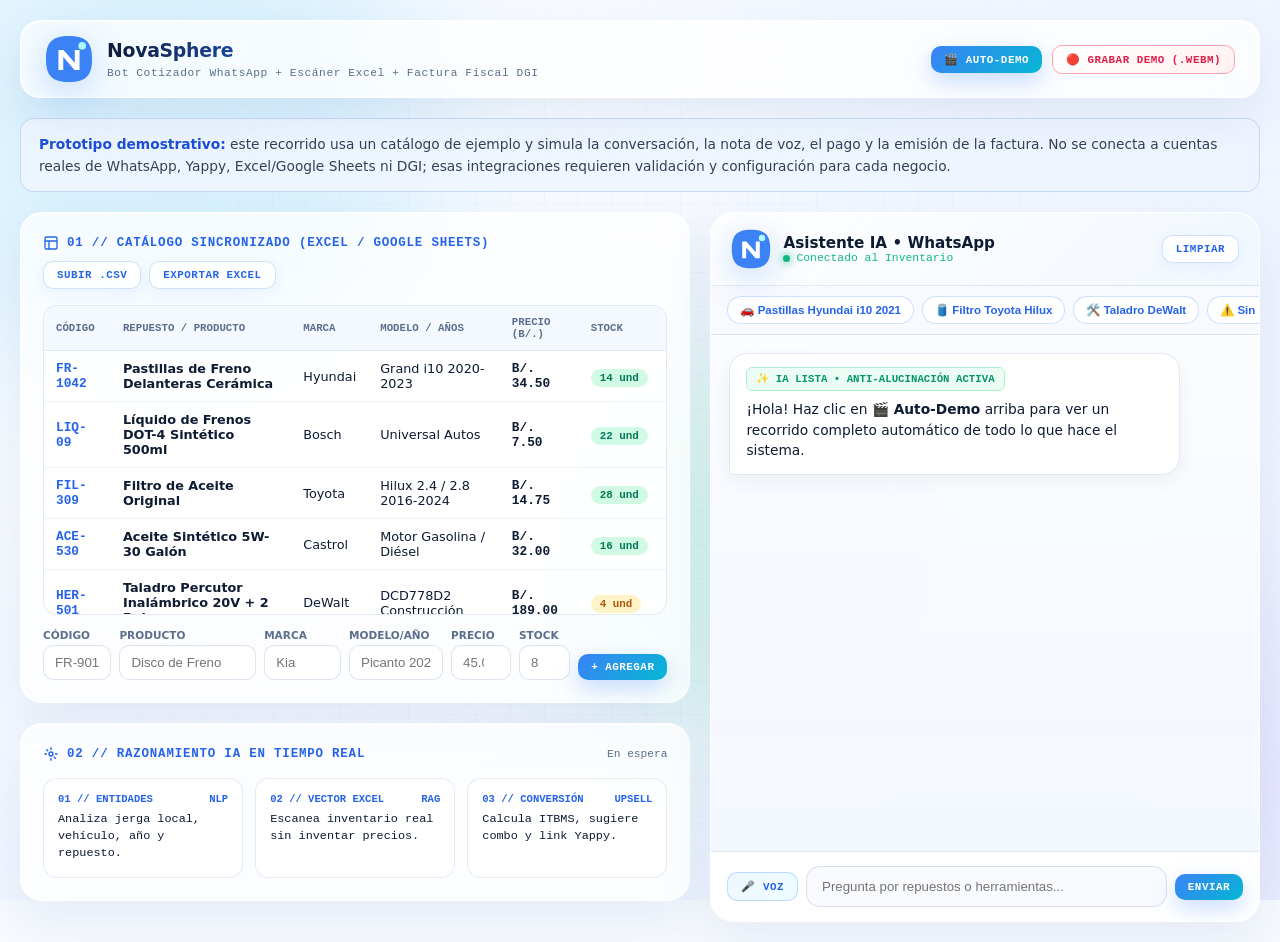
==== site/demo-sistema-ventas.html @ 3c1cc2cc "Add NovaSphere sales system page and demo Co-authored-by: Copilot <223556219+Copilot@users.noreply.g" ====
<!DOCTYPE html>
<html lang="es">
<head>
  <meta charset="UTF-8" />
  <meta name="viewport" content="width=device-width, initial-scale=1.0" />
  <title>N • NovaSphere // Modo Demo & Grabación</title>
  <link rel="icon" type="image/svg+xml" href="data:image/svg+xml,%3Csvg xmlns='http://www.w3.org/2000/svg' viewBox='0 0 100 100'%3E%3Cpath d='M50,2 C85,2 98,15 98,50 C98,85 85,98 50,98 C15,98 2,85 2,50 C2,15 15,2 50,2 Z' fill='%233b82f6'/%3E%3Cpath d='M28,73 L28,31 L38.5,31 L62,58 L62,31 L72,31 L72,73 L61.5,73 L38,46 L38,73 Z' fill='%23ffffff'/%3E%3Ccircle cx='77.5' cy='22.5' r='8' fill='%23aef8ff'/%3E%3C/svg%3E" />
  <style>
    :root {
      --bg-base: #f7faff;
      --glass-bg: rgba(255, 255, 255, 0.74);
      --glass-strong: rgba(255, 255, 255, 0.92);
      --glass-border: rgba(255, 255, 255, 0.95);
      --line-subtle: rgba(99, 132, 185, 0.18);
      --text-main: #0e1b33;
      --text-muted: #5b6e8c;
      --ai-blue: #2563eb;
      --ai-brand: #3b82f6;
      --ai-cyan: #06b6d4;
      --ai-violet: #7c3aed;
      --ai-mint: #10b981;
      --ai-red: #ef4444;
      --shadow-glass: 0 20px 50px rgba(31, 68, 132, 0.08), inset 0 1px 1px rgba(255, 255, 255, 0.9);
      --font-sans: 'Plus Jakarta Sans', 'Segoe UI', system-ui, -apple-system, sans-serif;
      --font-mono: 'JetBrains Mono', 'Cascadia Code', 'Consolas', monospace;
    }

    * { box-sizing: border-box; margin: 0; padding: 0; }

    body {
      font-family: var(--font-sans);
      background: var(--bg-base);
      color: var(--text-main);
      min-height: 100vh;
      padding: 20px;
      overflow-x: hidden;
      position: relative;
    }

    .aurora-bg {
      position: fixed; inset: 0; z-index: -1; overflow: hidden;
      background: radial-gradient(circle at 15% 15%, #ffffff 0%, #f1f6ff 55%, #eef4ff 100%);
    }
    .orb {
      position: absolute; border-radius: 50%; filter: blur(75px); opacity: 0.55;
      animation: floatOrb 18s ease-in-out infinite alternate;
    }
    .orb-1 { width: 520px; height: 520px; background: #bae6fd; top: -120px; left: -80px; }
    .orb-2 { width: 460px; height: 460px; background: #ddd6fe; bottom: -100px; right: -60px; animation-delay: -5s; }
    .orb-3 { width: 380px; height: 380px; background: #a7f3d0; top: 40%; left: 45%; opacity: 0.35; animation-delay: -10s; }

    @keyframes floatOrb {
      0% { transform: translate(0, 0) scale(1); }
      50% { transform: translate(45px, -35px) scale(1.08); }
      100% { transform: translate(-30px, 40px) scale(0.95); }
    }

    .tech-grid {
      position: fixed; inset: 0; z-index: -1;
      background-image: linear-gradient(rgba(59, 130, 246, 0.035) 1px, transparent 1px),
                        linear-gradient(90deg, rgba(59, 130, 246, 0.035) 1px, transparent 1px);
      background-size: 34px 34px;
      mask-image: radial-gradient(ellipse at center, black 40%, transparent 90%);
    }

    /* Banner flotante de Escena para el Video */
    .demo-caption {
      position: fixed;
      bottom: 24px;
      left: 50%;
      transform: translateX(-50%) translateY(90px);
      background: rgba(255, 255, 255, 0.94);
      backdrop-filter: blur(18px);
      border: 1.5px solid rgba(59, 130, 246, 0.35);
      box-shadow: 0 18px 45px rgba(15, 45, 100, 0.18);
      padding: 12px 24px;
      border-radius: 999px;
      font-family: var(--font-mono);
      font-size: 0.82rem;
      font-weight: 700;
      color: var(--ai-blue);
      display: flex;
      align-items: center;
      gap: 10px;
      z-index: 1200;
      opacity: 0;
      transition: all 0.4s cubic-bezier(0.34, 1.56, 0.64, 1);
      pointer-events: none;
    }
    .demo-caption.show {
      opacity: 1;
      transform: translateX(-50%) translateY(0);
    }

    .topbar {
      max-width: 1460px;
      margin: 0 auto 20px auto;
      background: var(--glass-bg);
      backdrop-filter: blur(22px);
      border: 1.5px solid var(--glass-border);
      box-shadow: var(--shadow-glass);
      border-radius: 20px;
      padding: 14px 24px;
      display: flex;
      justify-content: space-between;
      align-items: center;
      flex-wrap: wrap;
      gap: 14px;
    }

    .demo-notice {
      max-width: 1460px;
      margin: 0 auto 20px;
      padding: 14px 18px;
      border: 1px solid rgba(37, 99, 235, 0.18);
      border-radius: 14px;
      color: #334155;
      background: rgba(239, 246, 255, 0.9);
      font-size: 0.86rem;
      line-height: 1.6;
    }

    .demo-notice strong { color: #1d4ed8; }

    .brand { display: flex; align-items: center; gap: 14px; }

    .logo-wrap {
      width: 48px; height: 48px;
      display: grid; place-items: center;
      transition: transform 0.3s cubic-bezier(0.34, 1.56, 0.64, 1);
      filter: drop-shadow(0 8px 18px rgba(59, 130, 246, 0.32));
    }
    .logo-wrap.thinking { animation: logoPulse 1s ease-in-out infinite alternate; }
    .logo-wrap.thinking .logo-dot { animation: dotGlow 0.6s ease-in-out infinite alternate; }

    @keyframes logoPulse {
      from { transform: scale(1); filter: drop-shadow(0 8px 18px rgba(59, 130, 246, 0.35)); }
      to { transform: scale(1.08); filter: drop-shadow(0 0 26px rgba(174, 248, 255, 0.95)); }
    }
    @keyframes dotGlow {
      from { opacity: 0.75; transform: scale(0.92); transform-origin: 77.5px 22.5px; }
      to { opacity: 1; transform: scale(1.18); transform-origin: 77.5px 22.5px; }
    }

    .brand h1 {
      font-size: 1.18rem; font-weight: 800; letter-spacing: -0.3px;
      background: linear-gradient(90deg, #0e1b33, #2563eb, #06b6d4);
      -webkit-background-clip: text; -webkit-text-fill-color: transparent;
    }
    .brand span { font-family: var(--font-mono); font-size: 0.7rem; color: var(--text-muted); letter-spacing: 0.6px; }

    .btn-ai {
      position: relative;
      display: inline-flex; align-items: center; justify-content: center; gap: 8px;
      padding: 10px 16px; border-radius: 12px;
      font-family: var(--font-mono); font-size: 0.72rem; font-weight: 700;
      letter-spacing: 0.5px; text-transform: uppercase;
      border: none; cursor: pointer; overflow: hidden;
      transition: all 0.28s cubic-bezier(0.34, 1.56, 0.64, 1);
      user-select: none;
    }
    .btn-ai::before {
      content: ''; position: absolute; top: 0; left: -130%; width: 65%; height: 100%;
      background: linear-gradient(90deg, transparent, rgba(255,255,255,0.72), transparent);
      transform: skewX(-25deg); transition: left 0.6s ease;
    }
    .btn-ai:hover::before { left: 140%; }
    .btn-ai:hover { transform: translateY(-2px); }
    .btn-ai:active { transform: translateY(1px) scale(0.97); }

    .btn-prism {
      background: linear-gradient(135deg, #3b82f6 0%, #06b6d4 55%, #6366f1 100%);
      background-size: 180% 180%; color: #ffffff;
      box-shadow: 0 8px 22px rgba(59, 130, 246, 0.28);
      animation: gradientShift 5s ease infinite;
    }
    @keyframes gradientShift { 0%, 100% { background-position: 0% 50%; } 50% { background-position: 100% 50%; } }

    .btn-glass {
      background: rgba(255, 255, 255, 0.88); color: var(--ai-blue);
      border: 1.5px solid rgba(59, 130, 246, 0.24);
      box-shadow: 0 4px 14px rgba(59, 130, 246, 0.08);
    }
    .btn-mint {
      background: linear-gradient(135deg, #059669 0%, #10b981 50%, #06b6d4 100%);
      color: #ffffff; box-shadow: 0 8px 20px rgba(16, 185, 129, 0.28);
    }
    .btn-rec {
      background: linear-gradient(135deg, #ffffff 0%, #fff1f2 100%);
      color: #e11d48; border: 1.5px solid #fda4af;
    }
    .btn-rec.active {
      background: linear-gradient(135deg, #ef4444, #e11d48);
      color: #ffffff; box-shadow: 0 0 22px rgba(239, 68, 68, 0.45);
    }
    .btn-voice {
      background: linear-gradient(135deg, #eff6ff 0%, #ecfeff 100%);
      color: var(--ai-blue); border: 1.5px solid rgba(59, 130, 246, 0.28);
    }
    .btn-voice.recording {
      background: linear-gradient(135deg, #3b82f6, #06b6d4); color: #ffffff;
      box-shadow: 0 0 22px rgba(6, 182, 212, 0.5);
    }
    .btn-sm { padding: 7px 13px; font-size: 0.68rem; border-radius: 10px; }

    .led-dot {
      width: 7px; height: 7px; border-radius: 50%;
      background: var(--ai-mint); box-shadow: 0 0 8px var(--ai-mint);
      animation: blink 2s infinite;
    }
    @keyframes blink { 0%, 100% { opacity: 1; } 50% { opacity: 0.35; } }

    .workspace {
      max-width: 1460px; margin: 0 auto;
      display: grid; grid-template-columns: 1.22fr 1fr; gap: 20px; align-items: start;
    }
    @media (max-width: 1100px) { .workspace { grid-template-columns: 1fr; } }

    .glass-card {
      background: var(--glass-bg); backdrop-filter: blur(22px);
      border: 1.5px solid var(--glass-border); border-radius: 22px;
      padding: 22px; box-shadow: var(--shadow-glass); margin-bottom: 20px;
    }

    .card-header { display: flex; justify-content: space-between; align-items: center; flex-wrap: wrap; gap: 10px; margin-bottom: 16px; }
    .card-title {
      font-family: var(--font-mono); font-size: 0.78rem; font-weight: 700;
      text-transform: uppercase; letter-spacing: 0.8px; color: var(--ai-blue);
      display: flex; align-items: center; gap: 8px;
    }

    .table-container {
      position: relative; max-height: 310px; overflow: auto;
      border-radius: 14px; background: rgba(255, 255, 255, 0.82); border: 1px solid var(--line-subtle);
    }
    .laser-scanner {
      position: absolute; left: 0; right: 0; top: 0; height: 3px;
      background: linear-gradient(90deg, transparent, var(--ai-brand), #aef8ff, transparent);
      box-shadow: 0 0 18px 4px rgba(59, 130, 246, 0.55);
      z-index: 10; opacity: 0; pointer-events: none;
    }
    .laser-scanner.scanning { opacity: 1; animation: scanTable 0.9s cubic-bezier(0.4, 0, 0.2, 1) forwards; }
    @keyframes scanTable { 0% { top: 0%; opacity: 0.9; } 90% { top: 96%; opacity: 1; } 100% { top: 100%; opacity: 0; } }

    table { width: 100%; border-collapse: collapse; font-size: 0.8rem; }
    th {
      position: sticky; top: 0; background: rgba(244, 248, 255, 0.96);
      font-family: var(--font-mono); font-size: 0.67rem; color: var(--text-muted);
      text-transform: uppercase; padding: 10px 12px; text-align: left;
      border-bottom: 1px solid var(--line-subtle); z-index: 3;
    }
    td { padding: 10px 12px; border-bottom: 1px solid rgba(99, 132, 185, 0.1); }
    tr.ai-hit {
      background: linear-gradient(90deg, rgba(16, 185, 129, 0.14), rgba(59, 130, 246, 0.08)) !important;
      box-shadow: inset 3px 0 0 var(--ai-mint);
    }

    .badge-stock { padding: 3px 9px; border-radius: 999px; font-family: var(--font-mono); font-size: 0.68rem; font-weight: 700; }
    .st-ok { background: #d1fae5; color: #047857; }
    .st-low { background: #fef3c7; color: #b45309; }
    .st-out { background: #ffe4e6; color: #be123c; }

    .mini-form {
      display: grid; grid-template-columns: 0.8fr 1.6fr 0.9fr 1.1fr 0.7fr 0.6fr auto;
      gap: 8px; margin-top: 14px; align-items: end;
    }
    @media (max-width: 780px) { .mini-form { grid-template-columns: repeat(2, 1fr); } }
    .field label { display: block; font-size: 0.66rem; font-weight: 700; text-transform: uppercase; color: var(--text-muted); margin-bottom: 4px; }
    input, select {
      width: 100%; padding: 9px 11px; border-radius: 10px;
      border: 1.5px solid rgba(99, 132, 185, 0.22); background: rgba(255, 255, 255, 0.9);
      color: var(--text-main); font-size: 0.83rem;
    }

    .neural-grid { display: grid; grid-template-columns: repeat(3, 1fr); gap: 12px; }
    @media (max-width: 650px) { .neural-grid { grid-template-columns: 1fr; } }
    .node-card {
      background: rgba(255, 255, 255, 0.78); border: 1.5px solid rgba(99, 132, 185, 0.16);
      border-radius: 14px; padding: 14px; transition: all 0.35s ease;
    }
    .node-card.lit {
      background: #ffffff; border-color: var(--ai-brand);
      box-shadow: 0 10px 25px rgba(59, 130, 246, 0.14); transform: translateY(-2px);
    }
    .node-tag { font-family: var(--font-mono); font-size: 0.66rem; font-weight: 700; color: var(--ai-blue); margin-bottom: 6px; display: flex; justify-content: space-between; }
    .node-body { font-family: var(--font-mono); font-size: 0.74rem; line-height: 1.45; }

    .chat-shell {
      background: var(--glass-strong); backdrop-filter: blur(26px);
      border: 1.5px solid var(--glass-border); border-radius: 24px;
      box-shadow: var(--shadow-glass); height: 710px;
      display: flex; flex-direction: column; overflow: hidden;
      position: sticky; top: 20px;
    }
    .chat-header {
      padding: 16px 20px; background: linear-gradient(135deg, rgba(255,255,255,0.95), rgba(239,246,255,0.85));
      border-bottom: 1px solid var(--line-subtle); display: flex; justify-content: space-between; align-items: center;
    }
    .quick-bar {
      padding: 10px 16px; background: rgba(248, 250, 255, 0.85);
      border-bottom: 1px solid var(--line-subtle); display: flex; gap: 8px; overflow-x: auto;
    }
    .ai-chip {
      white-space: nowrap; background: #ffffff; border: 1px solid rgba(59, 130, 246, 0.24);
      color: var(--ai-blue); padding: 6px 12px; border-radius: 999px;
      font-size: 0.72rem; font-weight: 600; cursor: pointer;
    }
    .chat-stream {
      flex: 1; padding: 18px; overflow-y: auto; display: flex; flex-direction: column; gap: 14px;
      background: linear-gradient(180deg, rgba(247,250,255,0.5) 0%, rgba(240,246,255,0.8) 100%);
    }
    .bubble { max-width: 88%; padding: 13px 16px; border-radius: 18px; font-size: 0.86rem; line-height: 1.5; animation: springBubble 0.38s cubic-bezier(0.34, 1.56, 0.64, 1); }
    @keyframes springBubble { from { opacity: 0; transform: translateY(10px) scale(0.96); } to { opacity: 1; transform: translateY(0) scale(1); } }
    .bubble-user {
      align-self: flex-end; background: linear-gradient(135deg, #3b82f6 0%, #2563eb 100%);
      color: #ffffff; border-bottom-right-radius: 4px; box-shadow: 0 8px 22px rgba(59, 130, 246, 0.24);
    }
    .bubble-ai {
      align-self: flex-start; background: #ffffff; color: var(--text-main);
      border: 1px solid rgba(99, 132, 185, 0.18); border-bottom-left-radius: 4px;
      box-shadow: 0 6px 20px rgba(15, 23, 42, 0.05);
    }

    .thinking-pill {
      display: inline-flex; align-items: center; gap: 8px; padding: 8px 14px; border-radius: 999px;
      background: linear-gradient(90deg, #eff6ff, #ecfeff, #f5f3ff); background-size: 200% 100%;
      animation: shimmerBg 1.6s linear infinite; border: 1px solid rgba(59, 130, 246, 0.25);
      font-family: var(--font-mono); font-size: 0.72rem; color: var(--ai-blue); align-self: flex-start;
    }
    @keyframes shimmerBg { 0% { background-position: 200% 0; } 100% { background-position: -200% 0; } }

    .waveform { display: inline-flex; align-items: center; gap: 3px; height: 16px; }
    .wave-bar { width: 3px; background: currentColor; border-radius: 3px; animation: wave 0.8s ease-in-out infinite; }
    .wave-bar:nth-child(2) { animation-delay: 0.15s; }
    .wave-bar:nth-child(3) { animation-delay: 0.3s; }
    .wave-bar:nth-child(4) { animation-delay: 0.45s; }
    @keyframes wave { 0%, 100% { height: 4px; } 50% { height: 15px; } }

    .confidence-pill {
      display: inline-flex; align-items: center; gap: 6px; padding: 3px 9px; border-radius: 6px;
      background: #ecfdf5; color: #059669; border: 1px solid #a7f3d0;
      font-family: var(--font-mono); font-size: 0.67rem; font-weight: 700; margin-bottom: 8px;
    }
    .upsell-card {
      margin-top: 10px; padding: 10px 12px; border-radius: 12px;
      background: linear-gradient(135deg, #eff6ff 0%, #ecfeff 100%);
      border: 1px dashed rgba(59, 130, 246, 0.35); font-size: 0.78rem;
    }

    .chat-composer { padding: 14px 16px; background: rgba(255, 255, 255, 0.92); border-top: 1px solid var(--line-subtle); display: flex; gap: 8px; align-items: center; }
    .chat-composer input { flex: 1; border-radius: 14px; padding: 12px 15px; background: #f8faff; }

    .modal-bg {
      position: fixed; inset: 0; background: rgba(14, 27, 51, 0.28); backdrop-filter: blur(8px);
      display: none; place-items: center; z-index: 999; padding: 18px;
    }
    .modal-bg.open { display: grid; }
    .modal-glass {
      background: rgba(255, 255, 255, 0.96); border: 1.5px solid #ffffff; border-radius: 22px;
      max-width: 450px; width: 100%; padding: 24px; box-shadow: 0 25px 60px rgba(15, 45, 100, 0.2);
      animation: springBubble 0.35s cubic-bezier(0.34, 1.56, 0.64, 1);
    }
  </style>
</head>
<body>

  <div class="aurora-bg">
    <div class="orb orb-1"></div>
    <div class="orb orb-2"></div>
    <div class="orb orb-3"></div>
  </div>
  <div class="tech-grid"></div>

  <!-- Subtítulo en vivo durante la Demo -->
  <div class="demo-caption" id="demo-caption">
    <span class="led-dot"></span>
    <span id="demo-caption-text">Iniciando presentación automática...</span>
  </div>

  <!-- Barra Superior -->
  <header class="topbar">
    <div class="brand">
      <div class="logo-wrap" id="brand-logo">
        <svg viewBox="0 0 100 100" width="48" height="48" xmlns="http://www.w3.org/2000/svg">
          <path d="M50,2 C85,2 98,15 98,50 C98,85 85,98 50,98 C15,98 2,85 2,50 C2,15 15,2 50,2 Z" fill="#3b82f6"/>
          <path d="M28,73 L28,31 L38.5,31 L62,58 L62,31 L72,31 L72,73 L61.5,73 L38,46 L38,73 Z" fill="#ffffff"/>
          <circle class="logo-dot" cx="77.5" cy="22.5" r="8" fill="#aef8ff"/>
        </svg>
      </div>
      <div>
        <h1>NovaSphere</h1>
        <span>Bot Cotizador WhatsApp + Escáner Excel + Factura Fiscal DGI</span>
      </div>
    </div>

    <div style="display:flex; gap:10px; align-items:center; flex-wrap:wrap;">
      <button class="btn-ai btn-prism btn-sm" id="btn-autodemo" onclick="runAutoDemo()">
        🎬 Auto-Demo
      </button>
      <button class="btn-ai btn-rec btn-sm" id="btn-rec" onclick="recordDemoVideo()">
        🔴 Grabar Demo (.WebM)
      </button>
    </div>
  </header>

  <aside class="demo-notice" aria-label="Alcance de la demostración">
    <strong>Prototipo demostrativo:</strong> este recorrido usa un catálogo de ejemplo y simula la conversación,
    la nota de voz, el pago y la emisión de la factura. No se conecta a cuentas reales de WhatsApp, Yappy,
    Excel/Google Sheets ni DGI; esas integraciones requieren validación y configuración para cada negocio.
  </aside>

  <main class="workspace">
    <div>
      <!-- Catálogo Excel -->
      <section class="glass-card">
        <div class="card-header">
          <div class="card-title">
            <svg width="16" height="16" viewBox="0 0 24 24" fill="none" stroke="currentColor" stroke-width="2"><rect x="3" y="3" width="18" height="18" rx="2"/><path d="M3 9h18M9 21V9"/></svg>
            01 // Catálogo Sincronizado (Excel / Google Sheets)
          </div>
          <div style="display:flex; gap:8px;">
            <input type="file" id="csv-file" accept=".csv" style="display:none" onchange="importCSV(event)" />
            <button class="btn-ai btn-glass btn-sm" onclick="document.getElementById('csv-file').click()">Subir .CSV</button>
            <button class="btn-ai btn-glass btn-sm" onclick="exportCSV()">Exportar Excel</button>
          </div>
        </div>

        <div class="table-container">
          <div class="laser-scanner" id="laser-scanner"></div>
          <table>
            <thead>
              <tr>
                <th>Código</th>
                <th>Repuesto / Producto</th>
                <th>Marca</th>
                <th>Modelo / Años</th>
                <th>Precio (B/.)</th>
                <th>Stock</th>
              </tr>
            </thead>
            <tbody id="catalog-rows"></tbody>
          </table>
        </div>

        <div class="mini-form">
          <div class="field"><label>Código</label><input id="f-code" placeholder="FR-901" /></div>
          <div class="field"><label>Producto</label><input id="f-name" placeholder="Disco de Freno" /></div>
          <div class="field"><label>Marca</label><input id="f-brand" placeholder="Kia" /></div>
          <div class="field"><label>Modelo/Año</label><input id="f-model" placeholder="Picanto 2021" /></div>
          <div class="field"><label>Precio</label><input id="f-price" type="number" step="0.01" placeholder="45.00" /></div>
          <div class="field"><label>Stock</label><input id="f-stock" type="number" placeholder="8" /></div>
          <button class="btn-ai btn-prism btn-sm" onclick="addNewRow()">+ Agregar</button>
        </div>
      </section>

      <!-- Telemetría Neural -->
      <section class="glass-card">
        <div class="card-header">
          <div class="card-title">
            <svg width="16" height="16" viewBox="0 0 24 24" fill="none" stroke="currentColor" stroke-width="2"><circle cx="12" cy="12" r="3"/><path d="M12 2v4M12 18v4M4.93 4.93l2.83 2.83M16.24 16.24l2.83 2.83M2 12h4M18 12h4"/></svg>
            02 // Razonamiento IA en Tiempo Real
          </div>
          <span id="telemetry-ms" style="font-family:var(--font-mono); font-size:0.7rem; color:var(--text-muted);">En espera</span>
        </div>

        <div class="neural-grid">
          <div class="node-card" id="node-1">
            <div class="node-tag"><span>01 // ENTIDADES</span><span>NLP</span></div>
            <div class="node-body" id="node-1-val">Analiza jerga local, vehículo, año y repuesto.</div>
          </div>
          <div class="node-card" id="node-2">
            <div class="node-tag"><span>02 // VECTOR EXCEL</span><span>RAG</span></div>
            <div class="node-body" id="node-2-val">Escanea inventario real sin inventar precios.</div>
          </div>
          <div class="node-card" id="node-3">
            <div class="node-tag"><span>03 // CONVERSIÓN</span><span>UPSELL</span></div>
            <div class="node-body" id="node-3-val">Calcula ITBMS, sugiere combo y link Yappy.</div>
          </div>
        </div>
      </section>
    </div>

    <!-- Chat WhatsApp IA -->
    <aside class="chat-shell">
      <div class="chat-header">
        <div style="display:flex; align-items:center; gap:12px;">
          <div class="logo-wrap" id="chat-logo" style="width:40px; height:40px;">
            <svg viewBox="0 0 100 100" width="40" height="40" xmlns="http://www.w3.org/2000/svg">
              <path d="M50,2 C85,2 98,15 98,50 C98,85 85,98 50,98 C15,98 2,85 2,50 C2,15 15,2 50,2 Z" fill="#3b82f6"/>
              <path d="M28,73 L28,31 L38.5,31 L62,58 L62,31 L72,31 L72,73 L61.5,73 L38,46 L38,73 Z" fill="#ffffff"/>
              <circle class="logo-dot" cx="77.5" cy="22.5" r="8" fill="#aef8ff"/>
            </svg>
          </div>
          <div>
            <div style="font-weight:800; font-size:0.95rem;">Asistente IA • WhatsApp</div>
            <div style="font-size:0.71rem; color:var(--ai-mint); font-family:var(--font-mono); display:flex; align-items:center; gap:6px;">
              <span class="led-dot"></span> Conectado al Inventario
            </div>
          </div>
        </div>
        <button class="btn-ai btn-glass btn-sm" onclick="clearChat()">Limpiar</button>
      </div>

      <div class="quick-bar">
        <button class="ai-chip" onclick="sendPreset('Buenas, tendrán pastillas de freno pal Hyundai Grand i10 2021?')">🚗 Pastillas Hyundai i10 2021</button>
        <button class="ai-chip" onclick="sendPreset('Precio del filtro de aceite Toyota Hilux 2022')">🛢️ Filtro Toyota Hilux</button>
        <button class="ai-chip" onclick="sendPreset('Cuanto cuesta el taladro percutor DeWalt?')">🛠️ Taladro DeWalt</button>
        <button class="ai-chip" onclick="sendPreset('Busco amortiguador Nissan Frontier 2022')">⚠️ Sin Stock (Agotado)</button>
      </div>

      <div class="chat-stream" id="chat-stream">
        <div class="bubble bubble-ai">
          <div class="confidence-pill">✨ IA LISTA • ANTI-ALUCINACIÓN ACTIVA</div><br>
          ¡Hola! Haz clic en <strong>🎬 Auto-Demo</strong> arriba para ver un recorrido completo automático de todo lo que hace el sistema.
        </div>
      </div>

      <div class="chat-composer">
        <button class="btn-ai btn-voice btn-sm" id="voice-btn" onclick="simulateVoiceNote()">🎤 Voz</button>
        <input type="text" id="msg-input" placeholder="Pregunta por repuestos o herramientas..." onkeypress="if(event.key==='Enter') handleSend()" />
        <button class="btn-ai btn-prism btn-sm" onclick="handleSend()">Enviar</button>
      </div>
    </aside>
  </main>

  <!-- Modal Checkout + Factura Fiscal -->
  <div class="modal-bg" id="checkout-modal">
    <div class="modal-glass">
      <div style="display:flex; justify-content:space-between; align-items:center; margin-bottom:14px;">
        <span style="font-family:var(--font-mono); font-size:0.75rem; font-weight:700; color:var(--ai-blue);">✨ CIERRE AUTOMÁTICO + FACTURA DGI</span>
        <button class="btn-ai btn-glass btn-sm" onclick="closeCheckout()">✕</button>
      </div>
      <div id="checkout-summary" style="background:#f8faff; border:1px solid var(--line-subtle); border-radius:14px; padding:16px; font-size:0.86rem; line-height:1.55; margin-bottom:16px;"></div>
      <button class="btn-ai btn-mint" style="width:100%;" onclick="completeOrder()">
        💳 Confirmar Yappy & Generar Factura Fiscal
      </button>
    </div>
  </div>

  <script>
    let catalog = [
      { code: 'FR-1042', name: 'Pastillas de Freno Delanteras Cerámica', brand: 'Hyundai', model: 'Grand i10 2020-2023', price: 34.50, stock: 14, upsell: 'LIQ-09' },
      { code: 'LIQ-09', name: 'Líquido de Frenos DOT-4 Sintético 500ml', brand: 'Bosch', model: 'Universal Autos', price: 7.50, stock: 22, upsell: null },
      { code: 'FIL-309', name: 'Filtro de Aceite Original', brand: 'Toyota', model: 'Hilux 2.4 / 2.8 2016-2024', price: 14.75, stock: 28, upsell: 'ACE-530' },
      { code: 'ACE-530', name: 'Aceite Sintético 5W-30 Galón', brand: 'Castrol', model: 'Motor Gasolina / Diésel', price: 32.00, stock: 16, upsell: null },
      { code: 'HER-501', name: 'Taladro Percutor Inalámbrico 20V + 2 Bat', brand: 'DeWalt', model: 'DCD778D2 Construcción', price: 189.00, stock: 4, upsell: 'BRO-12' },
      { code: 'BRO-12', name: 'Set 15 Brocas Concreto y Metal', brand: 'DeWalt', model: 'Accesorios Taladro', price: 18.50, stock: 11, upsell: null },
      { code: 'FER-210', name: 'Cemento Gris Uso General 42.5kg', brand: 'Argos', model: 'Construcción / Obra', price: 8.65, stock: 120, upsell: null },
      { code: 'SUS-401', name: 'Amortiguador Delantero Derecho', brand: 'Nissan', model: 'Frontier NP300 2016-2024', price: 68.00, stock: 0, upsell: null }
    ];

    let activeProduct = null;
    let demoRunning = false;
    let mediaRecorder = null;

    const sleep = ms => new Promise(r => setTimeout(r, ms));

    function showCaption(text) {
      const box = document.getElementById('demo-caption');
      document.getElementById('demo-caption-text').textContent = text;
      box.classList.add('show');
    }

    function hideCaption() {
      document.getElementById('demo-caption').classList.remove('show');
    }

    // Secuencia Coreografiada Automática para Grabar Video
    async function runAutoDemo() {
      if (demoRunning) return;
      demoRunning = true;
      const btn = document.getElementById('btn-autodemo');
      btn.textContent = '⏸ Reproduciendo...';

      clearChat();
      await sleep(600);

      showCaption('1/5 • Cliente envía nota de voz por WhatsApp...');
      await simulateVoiceNote('Buenas maestro, tendrá pastillas de freno delanteras pal Grand i10 2021?');
      await sleep(2800);

      showCaption('2/5 • IA escanea Excel, verifica año 2021 y sugiere Upsell...');
      await sleep(1400);

      showCaption('3/5 • Cliente toca Link de Pago Yappy + ITBMS (7%)...');
      if (activeProduct) {
        openPay(encodeURIComponent(JSON.stringify({ product: activeProduct, upsell: null })));
      }
      await sleep(2500);

      showCaption('4/5 • Pago confirmado: descuenta stock y emite Factura DGI...');
      completeOrder();
      await sleep(2800);

      showCaption('5/5 • Prueba Anti-Alucinación: producto agotado (0 stock)...');
      await handleSend('Busco amortiguador Nissan Frontier 2022', false);
      await sleep(3200);

      showCaption('✅ Demo completada • Listo para vender a comercios');
      await sleep(2500);
      hideCaption();

      btn.textContent = '🎬 Auto-Demo';
      demoRunning = false;
    }

    // Grabador Nativo del Navegador (.WebM)
    async function recordDemoVideo() {
      if (!navigator.mediaDevices || !navigator.mediaDevices.getDisplayMedia) {
        alert('Tu navegador no permite captura directa aquí. Presiona Win+Alt+R (Windows) o Cmd+Shift+5 (Mac) y pulsa "Auto-Demo".');
        return;
      }

      try {
        const stream = await navigator.mediaDevices.getDisplayMedia({ video: { frameRate: 30 }, audio: false });
        const chunks = [];
        mediaRecorder = new MediaRecorder(stream, { mimeType: 'video/webm' });

        const recBtn = document.getElementById('btn-rec');
        recBtn.classList.add('active');
        recBtn.textContent = '⏹ Grabando...';

        mediaRecorder.ondataavailable = e => { if (e.data.size > 0) chunks.push(e.data); };
        mediaRecorder.onstop = () => {
          const blob = new Blob(chunks, { type: 'video/webm' });
          const a = document.createElement('a');
          a.href = URL.createObjectURL(blob);
          a.download = 'demo_novasphere.webm';
          a.click();
          recBtn.classList.remove('active');
          recBtn.textContent = '🔴 Grabar Demo (.WebM)';
          stream.getTracks().forEach(t => t.stop());
        };

        mediaRecorder.start();
        await runAutoDemo();
        if (mediaRecorder.state === 'recording') mediaRecorder.stop();
      } catch (err) {
        alert('Grabación cancelada. Puedes usar "🎬 Auto-Demo" y grabar tu pantalla manualmente.');
      }
    }

    function renderTable(hitCodes = []) {
      const tbody = document.getElementById('catalog-rows');
      tbody.innerHTML = '';
      catalog.forEach(item => {
        const isHit = hitCodes.includes(item.code);
        const stCls = item.stock > 5 ? 'st-ok' : (item.stock > 0 ? 'st-low' : 'st-out');
        const tr = document.createElement('tr');
        if (isHit) tr.className = 'ai-hit';
        tr.innerHTML = `
          <td style="font-family:var(--font-mono); font-weight:700; color:var(--ai-blue);">${esc(item.code)}</td>
          <td><strong>${esc(item.name)}</strong></td>
          <td>${esc(item.brand)}</td>
          <td>${esc(item.model)}</td>
          <td style="font-family:var(--font-mono); font-weight:700;">B/. ${item.price.toFixed(2)}</td>
          <td><span class="badge-stock ${stCls}">${item.stock > 0 ? item.stock + ' und' : 'Agotado'}</span></td>
        `;
        tbody.appendChild(tr);
      });
    }

    function addNewRow() {
      const code = document.getElementById('f-code').value.trim() || `PRD-${catalog.length + 1}`;
      const name = document.getElementById('f-name').value.trim();
      const brand = document.getElementById('f-brand').value.trim() || 'Genérico';
      const model = document.getElementById('f-model').value.trim() || 'Universal';
      const price = parseFloat(document.getElementById('f-price').value);
      const stock = parseInt(document.getElementById('f-stock').value) || 0;
      if (!name || isNaN(price)) return alert('Completa al menos producto y precio.');
      catalog.unshift({ code, name, brand, model, price, stock, upsell: null });
      renderTable();
      ['f-code','f-name','f-brand','f-model','f-price','f-stock'].forEach(id => document.getElementById(id).value = '');
    }

    function exportCSV() {
      const header = 'Codigo,Producto,Marca,Modelo,Precio,Stock\n';
      const body = catalog.map(r => `"${r.code}","${r.name}","${r.brand}","${r.model}",${r.price},${r.stock}`).join('\n');
      const a = document.createElement('a');
      a.href = URL.createObjectURL(new Blob([header + body], { type: 'text/csv' }));
      a.download = 'catalogo_novasphere.csv';
      a.click();
    }

    function importCSV(e) {
      const file = e.target.files[0];
      if (!file) return;
      const reader = new FileReader();
      reader.onload = ev => {
        const lines = ev.target.result.split(/\r?\n/).filter(Boolean);
        const rows = [];
        for (let i = 1; i < lines.length; i++) {
          const cols = lines[i].match(/(".*?"|[^",\s]+)(?=\s*,|\s*$)/g) || lines[i].split(',');
          if (cols.length >= 5) {
            const c = s => (s || '').replace(/^"|"$/g, '').trim();
            rows.push({ code: c(cols[0]), name: c(cols[1]), brand: c(cols[2]), model: c(cols[3]), price: parseFloat(c(cols[4])) || 0, stock: parseInt(c(cols[5])) || 0, upsell: null });
          }
        }
        if (rows.length) { catalog = rows; renderTable(); }
      };
      reader.readAsText(file);
    }

    function norm(s) { return s.toLowerCase().normalize('NFD').replace(/[\u0300-\u036f]/g, ''); }

    function extractEntities(text) {
      const stop = new Set(['hola','buenas','maestro','compa','tendran','tienen','tienes','pal','para','cuesta','cuanto','precio','vale','busco','necesito','quiero','un','una','de','del','el','la','por','favor','hay']);
      return norm(text).replace(/[^a-z0-9\s]/g, ' ').split(/\s+/).filter(w => w.length >= 2 && !stop.has(w));
    }

    function matchCatalog(tokens) {
      if (!tokens.length) return [];
      return catalog.map(item => {
        const hay = norm(`${item.code} ${item.name} ${item.brand} ${item.model}`);
        let score = 0; let reasons = [];
        tokens.forEach(t => { if (hay.includes(t)) { score += (t.length > 3 ? 25 : 15); reasons.push(t); } });
        const yr = tokens.find(t => /^(19|20)\d{2}$/.test(t));
        const rng = item.model.match(/(\d{4})\s*-\s*(\d{4})/);
        if (yr && rng && parseInt(yr) >= parseInt(rng[1]) && parseInt(yr) <= parseInt(rng[2])) {
          score += 35; reasons.push(`Año ${yr} ∈ ${rng[1]}-${rng[2]}`);
        }
        return { ...item, score, confidence: Math.min(99, Math.max(score, 0)), reasons };
      }).filter(x => x.score >= 30).sort((a, b) => b.score - a.score).slice(0, 2);
    }

    function triggerLaserScan() {
      const laser = document.getElementById('laser-scanner');
      laser.classList.remove('scanning');
      void laser.offsetWidth;
      laser.classList.add('scanning');
    }

    function sendPreset(txt) { document.getElementById('msg-input').value = txt; handleSend(); }

    async function simulateVoiceNote(fixedText = null) {
      const btn = document.getElementById('voice-btn');
      btn.classList.add('recording');
      btn.innerHTML = `<span class="waveform"><span class="wave-bar"></span><span class="wave-bar"></span><span class="wave-bar"></span><span class="wave-bar"></span></span> Escuchando...`;
      await sleep(1200);
      btn.classList.remove('recording');
      btn.innerHTML = `🎤 Voz`;
      const voiceSamples = [
        'Buenas maestro, tendrá pastillas de freno delanteras pal Grand i10 2021?',
        'Qué cuesta el filtro de aceite para una Toyota Hilux 2022?'
      ];
      await handleSend(fixedText || voiceSamples[Math.floor(Math.random() * voiceSamples.length)], true);
    }

    async function handleSend(overrideText = null, isVoice = false) {
      const input = document.getElementById('msg-input');
      const text = (overrideText || input.value).trim();
      if (!text) return;
      if (!overrideText) input.value = '';

      appendUserBubble(text, isVoice);

      const brandLogo = document.getElementById('brand-logo');
      const chatLogo = document.getElementById('chat-logo');
      brandLogo.classList.add('thinking');
      chatLogo.classList.add('thinking');
      triggerLaserScan();

      const stream = document.getElementById('chat-stream');
      const thinkEl = document.createElement('div');
      thinkEl.className = 'thinking-pill';
      thinkEl.innerHTML = `<span class="waveform" style="height:12px;"><span class="wave-bar"></span><span class="wave-bar"></span><span class="wave-bar"></span></span> Escaneando Excel y verificando stock...`;
      stream.appendChild(thinkEl);
      stream.scrollTop = stream.scrollHeight;

      const t0 = performance.now();
      const tokens = extractEntities(text);
      const hits = matchCatalog(tokens);

      ['node-1','node-2','node-3'].forEach(id => document.getElementById(id).classList.add('lit'));
      document.getElementById('node-1-val').textContent = tokens.length ? `Tokens: [${tokens.join(', ')}]` : 'Sin entidades claras';
      document.getElementById('node-2-val').textContent = `${hits.length} coincidencia(s) exactas`;
      renderTable(hits.map(h => h.code));

      await sleep(850);
      thinkEl.remove();
      brandLogo.classList.remove('thinking');
      chatLogo.classList.remove('thinking');

      let html = '';
      let mainProduct = null;
      let upsellItem = null;

      if (hits.length > 0) {
        const best = hits[0];
        if (best.stock > 0) {
          mainProduct = best;
          activeProduct = best;
          upsellItem = best.upsell ? catalog.find(c => c.code === best.upsell && c.stock > 0) : null;
          const total = (best.price * 1.07).toFixed(2);
          html = `
            <div class="confidence-pill">✓ ${best.confidence}% MATCH • ${esc(best.reasons.join(' + '))}</div><br>
            ¡Sí tenemos en bodega! Te comparto el dato exacto:<br><br>
            <strong>${esc(best.name)}</strong> (${esc(best.brand)} • ${esc(best.model)})<br>
            • Código: <code>${esc(best.code)}</code> | Disponible: <strong>${best.stock} und.</strong><br>
            • Precio: <strong>B/. ${best.price.toFixed(2)}</strong> (Total c/ ITBMS: <strong>B/. ${total}</strong>)
          `;
          if (upsellItem) {
            html += `<div class="upsell-card">💡 <strong>Sugerencia IA:</strong> Quienes compran esto suelen llevar <strong>${esc(upsellItem.name)}</strong> por solo <strong>B/. ${upsellItem.price.toFixed(2)}</strong> adicionales.</div>`;
          }
          document.getElementById('node-3-val').textContent = `Cierre listo: ${best.code} ${upsellItem ? '+ Upsell ' + upsellItem.code : ''}`;
        } else {
          html = `<div class="confidence-pill" style="background:#ffe4e6; color:#be123c; border-color:#fecdd3;">⚠️ STOCK EN 0 • ${esc(best.code)}</div><br>
          Encontré <strong>${esc(best.name)}</strong>, pero figura <strong>Agotado</strong> en este momento. Puedo pasarte con un asesor para revisar bodega alterna.`;
          document.getElementById('node-3-val').textContent = 'Derivado a asesor (0 stock)';
        }
      } else {
        html = `No hallé coincidencia exacta en el Excel para <em>"${esc(text)}"</em>. Un vendedor humano verificará compatibilidad.`;
        document.getElementById('node-3-val').textContent = 'Escalado a vendedor humano';
      }

      document.getElementById('telemetry-ms').textContent = `Procesado en ${Math.round(performance.now() - t0)} ms`;
      appendAiBubbleWithTypewriter(html, mainProduct, upsellItem);
    }

    function appendUserBubble(text, isVoice) {
      const stream = document.getElementById('chat-stream');
      const div = document.createElement('div');
      div.className = 'bubble bubble-user';
      div.innerHTML = isVoice
        ? `<div style="font-family:var(--font-mono); font-size:0.68rem; opacity:0.85; margin-bottom:4px;">🎤 Nota de voz transcrita por IA:</div>"${esc(text)}"`
        : esc(text);
      stream.appendChild(div);
      stream.scrollTop = stream.scrollHeight;
    }

    function appendAiBubbleWithTypewriter(fullHtml, product, upsell) {
      const stream = document.getElementById('chat-stream');
      const div = document.createElement('div');
      div.className = 'bubble bubble-ai';
      stream.appendChild(div);

      const words = fullHtml.split(' ');
      let i = 0;
      const timer = setInterval(() => {
        i += 4;
        div.innerHTML = words.slice(0, i).join(' ');
        stream.scrollTop = stream.scrollHeight;
        if (i >= words.length) {
          clearInterval(timer);
          let actions = `<div style="display:flex; gap:8px; flex-wrap:wrap; margin-top:12px; padding-top:10px; border-top:1px dashed var(--line-subtle);">`;
          if (product) {
            const payload = encodeURIComponent(JSON.stringify({ product, upsell }));
            actions += `<button class="btn-ai btn-mint btn-sm" onclick="openPay('${payload}')">💳 Pagar B/. ${(product.price * 1.07).toFixed(2)}</button>`;
          }
          actions += `<button class="btn-ai btn-glass btn-sm" onclick="alert('Abriendo WhatsApp del vendedor de turno...')">👤 Vendedor</button></div>`;
          div.innerHTML = fullHtml + actions;
          stream.scrollTop = stream.scrollHeight;
        }
      }, 24);
    }

    function openPay(encoded) {
      const data = JSON.parse(decodeURIComponent(encoded));
      activeProduct = data.product;
      const sub = data.product.price;
      const itbms = sub * 0.07;
      document.getElementById('checkout-summary').innerHTML = `
        <strong>Artículo:</strong> ${esc(data.product.name)} (<code>${esc(data.product.code)}</code>)<br>
        <strong>Subtotal:</strong> B/. ${sub.toFixed(2)}<br>
        <strong>ITBMS (7%):</strong> B/. ${itbms.toFixed(2)}<br>
        <hr style="margin:8px 0; border:none; border-top:1px dashed var(--line-subtle);">
        <strong style="color:var(--ai-blue); font-size:1.05rem;">Total Yappy / Tarjeta: B/. ${(sub + itbms).toFixed(2)}</strong>
      `;
      document.getElementById('checkout-modal').classList.add('open');
    }

    function closeCheckout() { document.getElementById('checkout-modal').classList.remove('open'); }

    function completeOrder() {
      if (!activeProduct) return;
      const row = catalog.find(c => c.code === activeProduct.code);
      if (row && row.stock > 0) row.stock--;
      renderTable([activeProduct.code]);
      closeCheckout();
      appendAiBubbleWithTypewriter(`✅ <strong>¡Pedido confirmado y pagado!</strong><br>Se descontó 1 unidad de <code>${esc(activeProduct.code)}</code> y se emitió la Factura Fiscal electrónica <strong>CAFE #001-000048</strong>.`, null, null);
    }

    function clearChat() {
      document.getElementById('chat-stream').innerHTML = `<div class="bubble bubble-ai"><div class="confidence-pill">✨ SISTEMA LISTO</div><br>Haz clic en <strong>🎬 Auto-Demo</strong> para reproducir la demostración automática.</div>`;
      renderTable();
    }

    function esc(s) { return String(s).replace(/[&<>"']/g, m => ({ '&':'&amp;','<':'&lt;','>':'&gt;','"':'&quot;',"'":'&#39;' }[m])); }

    renderTable();
  </script>
</body>
</html>
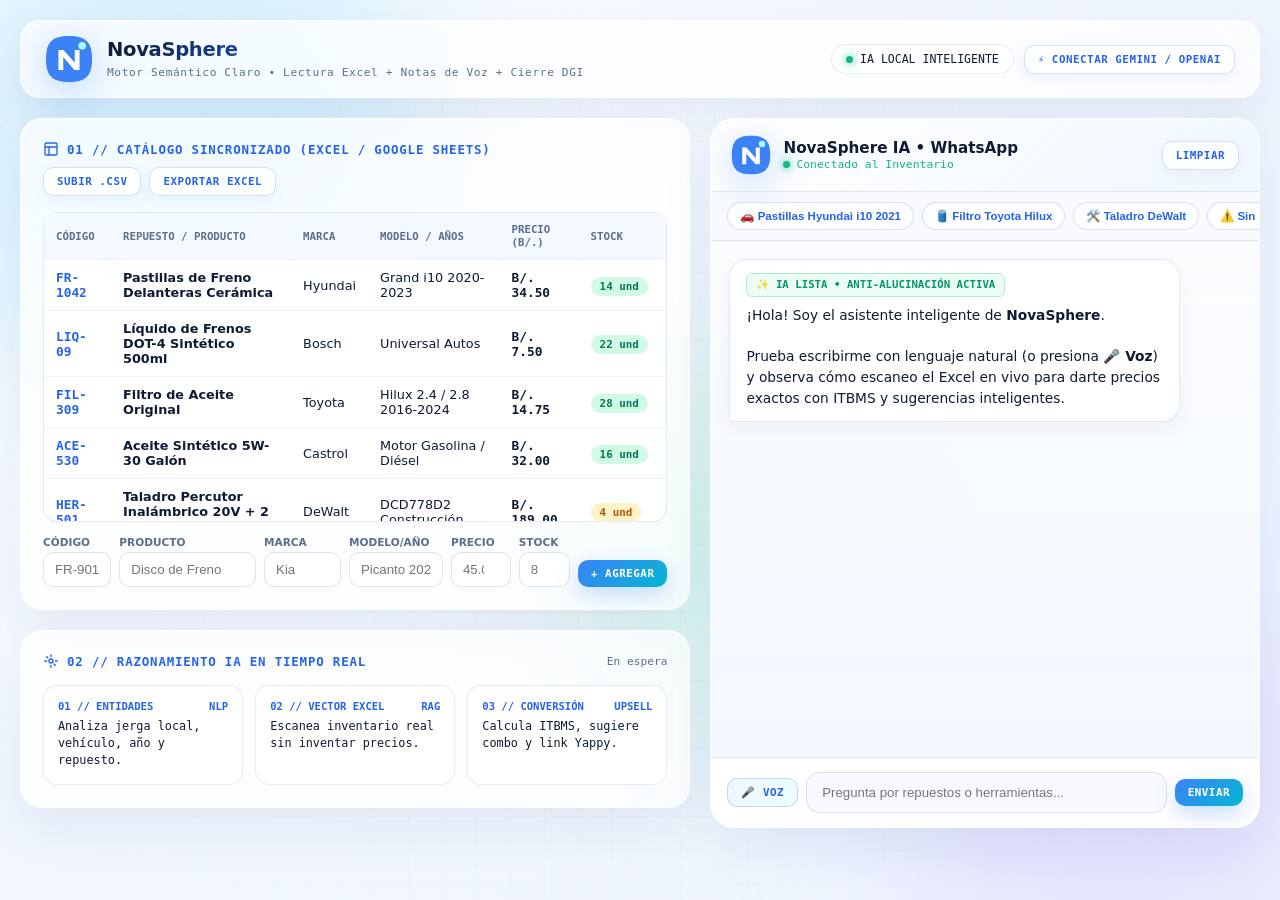
==== commit eb28235e: "Update interactive sales demo Co-authored-by: Copilot <223556219+Copilot@users.noreply.github.com>" ====
--- a/site/demo-sistema-ventas.html
+++ b/site/demo-sistema-ventas.html
@@ -3,13 +3,14 @@
 <head>
   <meta charset="UTF-8" />
   <meta name="viewport" content="width=device-width, initial-scale=1.0" />
-  <title>N • NovaSphere // Modo Demo & Grabación</title>
+  <title>NovaSphere // Simulador Visual IA</title>
+  <!-- Favicon con tu Logo -->
   <link rel="icon" type="image/svg+xml" href="data:image/svg+xml,%3Csvg xmlns='http://www.w3.org/2000/svg' viewBox='0 0 100 100'%3E%3Cpath d='M50,2 C85,2 98,15 98,50 C98,85 85,98 50,98 C15,98 2,85 2,50 C2,15 15,2 50,2 Z' fill='%233b82f6'/%3E%3Cpath d='M28,73 L28,31 L38.5,31 L62,58 L62,31 L72,31 L72,73 L61.5,73 L38,46 L38,73 Z' fill='%23ffffff'/%3E%3Ccircle cx='77.5' cy='22.5' r='8' fill='%23aef8ff'/%3E%3C/svg%3E" />
   <style>
     :root {
       --bg-base: #f7faff;
-      --glass-bg: rgba(255, 255, 255, 0.74);
-      --glass-strong: rgba(255, 255, 255, 0.92);
+      --glass-bg: rgba(255, 255, 255, 0.72);
+      --glass-strong: rgba(255, 255, 255, 0.9);
       --glass-border: rgba(255, 255, 255, 0.95);
       --line-subtle: rgba(99, 132, 185, 0.18);
       --text-main: #0e1b33;
@@ -19,7 +20,6 @@
       --ai-cyan: #06b6d4;
       --ai-violet: #7c3aed;
       --ai-mint: #10b981;
-      --ai-red: #ef4444;
       --shadow-glass: 0 20px 50px rgba(31, 68, 132, 0.08), inset 0 1px 1px rgba(255, 255, 255, 0.9);
       --font-sans: 'Plus Jakarta Sans', 'Segoe UI', system-ui, -apple-system, sans-serif;
       --font-mono: 'JetBrains Mono', 'Cascadia Code', 'Consolas', monospace;
@@ -37,12 +37,20 @@
       position: relative;
     }
 
+    /* Fondo Aurora Pastel Animado (Estilo Claro Aesthetic) */
     .aurora-bg {
-      position: fixed; inset: 0; z-index: -1; overflow: hidden;
+      position: fixed;
+      inset: 0;
+      z-index: -1;
+      overflow: hidden;
       background: radial-gradient(circle at 15% 15%, #ffffff 0%, #f1f6ff 55%, #eef4ff 100%);
     }
+
     .orb {
-      position: absolute; border-radius: 50%; filter: blur(75px); opacity: 0.55;
+      position: absolute;
+      border-radius: 50%;
+      filter: blur(75px);
+      opacity: 0.55;
       animation: floatOrb 18s ease-in-out infinite alternate;
     }
     .orb-1 { width: 520px; height: 520px; background: #bae6fd; top: -120px; left: -80px; }
@@ -56,47 +64,22 @@
     }
 
     .tech-grid {
-      position: fixed; inset: 0; z-index: -1;
+      position: fixed;
+      inset: 0;
+      z-index: -1;
       background-image: linear-gradient(rgba(59, 130, 246, 0.035) 1px, transparent 1px),
                         linear-gradient(90deg, rgba(59, 130, 246, 0.035) 1px, transparent 1px);
       background-size: 34px 34px;
       mask-image: radial-gradient(ellipse at center, black 40%, transparent 90%);
     }
 
-    /* Banner flotante de Escena para el Video */
-    .demo-caption {
-      position: fixed;
-      bottom: 24px;
-      left: 50%;
-      transform: translateX(-50%) translateY(90px);
-      background: rgba(255, 255, 255, 0.94);
-      backdrop-filter: blur(18px);
-      border: 1.5px solid rgba(59, 130, 246, 0.35);
-      box-shadow: 0 18px 45px rgba(15, 45, 100, 0.18);
-      padding: 12px 24px;
-      border-radius: 999px;
-      font-family: var(--font-mono);
-      font-size: 0.82rem;
-      font-weight: 700;
-      color: var(--ai-blue);
-      display: flex;
-      align-items: center;
-      gap: 10px;
-      z-index: 1200;
-      opacity: 0;
-      transition: all 0.4s cubic-bezier(0.34, 1.56, 0.64, 1);
-      pointer-events: none;
-    }
-    .demo-caption.show {
-      opacity: 1;
-      transform: translateX(-50%) translateY(0);
-    }
-
+    /* Topbar Glassmorphic */
     .topbar {
       max-width: 1460px;
       margin: 0 auto 20px auto;
       background: var(--glass-bg);
       backdrop-filter: blur(22px);
+      -webkit-backdrop-filter: blur(22px);
       border: 1.5px solid var(--glass-border);
       box-shadow: var(--shadow-glass);
       border-radius: 20px;
@@ -106,63 +89,94 @@
       align-items: center;
       flex-wrap: wrap;
       gap: 14px;
-    }
-
-    .demo-notice {
-      max-width: 1460px;
-      margin: 0 auto 20px;
-      padding: 14px 18px;
-      border: 1px solid rgba(37, 99, 235, 0.18);
-      border-radius: 14px;
-      color: #334155;
-      background: rgba(239, 246, 255, 0.9);
-      font-size: 0.86rem;
-      line-height: 1.6;
-    }
-
-    .demo-notice strong { color: #1d4ed8; }
+      animation: slideDown 0.6s cubic-bezier(0.2, 0.8, 0.2, 1);
+    }
+
+    @keyframes slideDown {
+      from { opacity: 0; transform: translateY(-18px); }
+      to { opacity: 1; transform: translateY(0); }
+    }
 
     .brand { display: flex; align-items: center; gap: 14px; }
 
+    /* Contenedor del Logo con Brillo Aesthetic */
     .logo-wrap {
-      width: 48px; height: 48px;
-      display: grid; place-items: center;
+      width: 48px;
+      height: 48px;
+      position: relative;
+      display: grid;
+      place-items: center;
       transition: transform 0.3s cubic-bezier(0.34, 1.56, 0.64, 1);
       filter: drop-shadow(0 8px 18px rgba(59, 130, 246, 0.32));
     }
-    .logo-wrap.thinking { animation: logoPulse 1s ease-in-out infinite alternate; }
-    .logo-wrap.thinking .logo-dot { animation: dotGlow 0.6s ease-in-out infinite alternate; }
+
+    .logo-wrap:hover {
+      transform: scale(1.06) rotate(-2deg);
+    }
+
+    .logo-wrap.thinking {
+      animation: logoPulse 1s ease-in-out infinite alternate;
+    }
+
+    .logo-wrap.thinking .logo-dot {
+      animation: dotGlow 0.6s ease-in-out infinite alternate;
+    }
 
     @keyframes logoPulse {
       from { transform: scale(1); filter: drop-shadow(0 8px 18px rgba(59, 130, 246, 0.35)); }
       to { transform: scale(1.08); filter: drop-shadow(0 0 26px rgba(174, 248, 255, 0.95)); }
     }
+
     @keyframes dotGlow {
       from { opacity: 0.75; transform: scale(0.92); transform-origin: 77.5px 22.5px; }
       to { opacity: 1; transform: scale(1.18); transform-origin: 77.5px 22.5px; }
     }
 
     .brand h1 {
-      font-size: 1.18rem; font-weight: 800; letter-spacing: -0.3px;
+      font-size: 1.22rem;
+      font-weight: 800;
+      letter-spacing: -0.3px;
       background: linear-gradient(90deg, #0e1b33, #2563eb, #06b6d4);
-      -webkit-background-clip: text; -webkit-text-fill-color: transparent;
-    }
-    .brand span { font-family: var(--font-mono); font-size: 0.7rem; color: var(--text-muted); letter-spacing: 0.6px; }
-
+      -webkit-background-clip: text;
+      -webkit-text-fill-color: transparent;
+    }
+
+    .brand span {
+      font-family: var(--font-mono);
+      font-size: 0.7rem;
+      color: var(--text-muted);
+      letter-spacing: 0.6px;
+    }
+
+    /* Botones Aesthetic Muy Tecnológicos */
     .btn-ai {
       position: relative;
-      display: inline-flex; align-items: center; justify-content: center; gap: 8px;
-      padding: 10px 16px; border-radius: 12px;
-      font-family: var(--font-mono); font-size: 0.72rem; font-weight: 700;
-      letter-spacing: 0.5px; text-transform: uppercase;
-      border: none; cursor: pointer; overflow: hidden;
+      display: inline-flex;
+      align-items: center;
+      justify-content: center;
+      gap: 8px;
+      padding: 10px 18px;
+      border-radius: 12px;
+      font-family: var(--font-mono);
+      font-size: 0.73rem;
+      font-weight: 700;
+      letter-spacing: 0.5px;
+      text-transform: uppercase;
+      border: none;
+      cursor: pointer;
+      overflow: hidden;
       transition: all 0.28s cubic-bezier(0.34, 1.56, 0.64, 1);
       user-select: none;
     }
+
     .btn-ai::before {
-      content: ''; position: absolute; top: 0; left: -130%; width: 65%; height: 100%;
-      background: linear-gradient(90deg, transparent, rgba(255,255,255,0.72), transparent);
-      transform: skewX(-25deg); transition: left 0.6s ease;
+      content: '';
+      position: absolute;
+      top: 0; left: -130%;
+      width: 65%; height: 100%;
+      background: linear-gradient(90deg, transparent, rgba(255,255,255,0.7), transparent);
+      transform: skewX(-25deg);
+      transition: left 0.6s ease;
     }
     .btn-ai:hover::before { left: 140%; }
     .btn-ai:hover { transform: translateY(-2px); }
@@ -170,200 +184,460 @@
 
     .btn-prism {
       background: linear-gradient(135deg, #3b82f6 0%, #06b6d4 55%, #6366f1 100%);
-      background-size: 180% 180%; color: #ffffff;
+      background-size: 180% 180%;
+      color: #ffffff;
       box-shadow: 0 8px 22px rgba(59, 130, 246, 0.28);
       animation: gradientShift 5s ease infinite;
     }
-    @keyframes gradientShift { 0%, 100% { background-position: 0% 50%; } 50% { background-position: 100% 50%; } }
+    .btn-prism:hover { box-shadow: 0 12px 28px rgba(59, 130, 246, 0.4); }
+
+    @keyframes gradientShift {
+      0%, 100% { background-position: 0% 50%; }
+      50% { background-position: 100% 50%; }
+    }
 
     .btn-glass {
-      background: rgba(255, 255, 255, 0.88); color: var(--ai-blue);
+      background: rgba(255, 255, 255, 0.85);
+      color: var(--ai-blue);
       border: 1.5px solid rgba(59, 130, 246, 0.24);
       box-shadow: 0 4px 14px rgba(59, 130, 246, 0.08);
     }
+    .btn-glass:hover {
+      background: #ffffff;
+      border-color: var(--ai-brand);
+      box-shadow: 0 8px 20px rgba(59, 130, 246, 0.16);
+    }
+
     .btn-mint {
       background: linear-gradient(135deg, #059669 0%, #10b981 50%, #06b6d4 100%);
-      color: #ffffff; box-shadow: 0 8px 20px rgba(16, 185, 129, 0.28);
-    }
-    .btn-rec {
-      background: linear-gradient(135deg, #ffffff 0%, #fff1f2 100%);
-      color: #e11d48; border: 1.5px solid #fda4af;
-    }
-    .btn-rec.active {
-      background: linear-gradient(135deg, #ef4444, #e11d48);
-      color: #ffffff; box-shadow: 0 0 22px rgba(239, 68, 68, 0.45);
-    }
+      color: #ffffff;
+      box-shadow: 0 8px 20px rgba(16, 185, 129, 0.28);
+    }
+
     .btn-voice {
       background: linear-gradient(135deg, #eff6ff 0%, #ecfeff 100%);
-      color: var(--ai-blue); border: 1.5px solid rgba(59, 130, 246, 0.28);
+      color: var(--ai-blue);
+      border: 1.5px solid rgba(59, 130, 246, 0.28);
     }
     .btn-voice.recording {
-      background: linear-gradient(135deg, #3b82f6, #06b6d4); color: #ffffff;
+      background: linear-gradient(135deg, #3b82f6, #06b6d4);
+      color: #ffffff;
       box-shadow: 0 0 22px rgba(6, 182, 212, 0.5);
     }
+
     .btn-sm { padding: 7px 13px; font-size: 0.68rem; border-radius: 10px; }
 
     .led-dot {
       width: 7px; height: 7px; border-radius: 50%;
-      background: var(--ai-mint); box-shadow: 0 0 8px var(--ai-mint);
+      background: var(--ai-mint);
+      box-shadow: 0 0 8px var(--ai-mint);
       animation: blink 2s infinite;
     }
     @keyframes blink { 0%, 100% { opacity: 1; } 50% { opacity: 0.35; } }
 
+    /* Grid Principal */
     .workspace {
-      max-width: 1460px; margin: 0 auto;
-      display: grid; grid-template-columns: 1.22fr 1fr; gap: 20px; align-items: start;
+      max-width: 1460px;
+      margin: 0 auto;
+      display: grid;
+      grid-template-columns: 1.22fr 1fr;
+      gap: 20px;
+      align-items: start;
     }
     @media (max-width: 1100px) { .workspace { grid-template-columns: 1fr; } }
 
     .glass-card {
-      background: var(--glass-bg); backdrop-filter: blur(22px);
-      border: 1.5px solid var(--glass-border); border-radius: 22px;
-      padding: 22px; box-shadow: var(--shadow-glass); margin-bottom: 20px;
-    }
-
-    .card-header { display: flex; justify-content: space-between; align-items: center; flex-wrap: wrap; gap: 10px; margin-bottom: 16px; }
+      background: var(--glass-bg);
+      backdrop-filter: blur(22px);
+      -webkit-backdrop-filter: blur(22px);
+      border: 1.5px solid var(--glass-border);
+      border-radius: 22px;
+      padding: 22px;
+      box-shadow: var(--shadow-glass);
+      margin-bottom: 20px;
+      position: relative;
+      overflow: hidden;
+      animation: fadeUp 0.6s cubic-bezier(0.2, 0.8, 0.2, 1) backwards;
+    }
+
+    @keyframes fadeUp {
+      from { opacity: 0; transform: translateY(16px); }
+      to { opacity: 1; transform: translateY(0); }
+    }
+
+    .card-header {
+      display: flex;
+      justify-content: space-between;
+      align-items: center;
+      flex-wrap: wrap;
+      gap: 10px;
+      margin-bottom: 16px;
+    }
+
     .card-title {
-      font-family: var(--font-mono); font-size: 0.78rem; font-weight: 700;
-      text-transform: uppercase; letter-spacing: 0.8px; color: var(--ai-blue);
-      display: flex; align-items: center; gap: 8px;
-    }
-
+      font-family: var(--font-mono);
+      font-size: 0.78rem;
+      font-weight: 700;
+      text-transform: uppercase;
+      letter-spacing: 0.8px;
+      color: var(--ai-blue);
+      display: flex;
+      align-items: center;
+      gap: 8px;
+    }
+
+    /* Tabla Catálogo + Láser Escáner IA */
     .table-container {
-      position: relative; max-height: 310px; overflow: auto;
-      border-radius: 14px; background: rgba(255, 255, 255, 0.82); border: 1px solid var(--line-subtle);
-    }
+      position: relative;
+      max-height: 310px;
+      overflow: auto;
+      border-radius: 14px;
+      background: rgba(255, 255, 255, 0.82);
+      border: 1px solid var(--line-subtle);
+    }
+
     .laser-scanner {
-      position: absolute; left: 0; right: 0; top: 0; height: 3px;
+      position: absolute;
+      left: 0; right: 0; top: 0;
+      height: 3px;
       background: linear-gradient(90deg, transparent, var(--ai-brand), #aef8ff, transparent);
       box-shadow: 0 0 18px 4px rgba(59, 130, 246, 0.55);
-      z-index: 10; opacity: 0; pointer-events: none;
-    }
-    .laser-scanner.scanning { opacity: 1; animation: scanTable 0.9s cubic-bezier(0.4, 0, 0.2, 1) forwards; }
-    @keyframes scanTable { 0% { top: 0%; opacity: 0.9; } 90% { top: 96%; opacity: 1; } 100% { top: 100%; opacity: 0; } }
+      z-index: 10;
+      opacity: 0;
+      pointer-events: none;
+    }
+
+    .laser-scanner.scanning {
+      opacity: 1;
+      animation: scanTable 0.9s cubic-bezier(0.4, 0, 0.2, 1) forwards;
+    }
+
+    @keyframes scanTable {
+      0% { top: 0%; opacity: 0.9; }
+      90% { top: 96%; opacity: 1; }
+      100% { top: 100%; opacity: 0; }
+    }
 
     table { width: 100%; border-collapse: collapse; font-size: 0.8rem; }
     th {
-      position: sticky; top: 0; background: rgba(244, 248, 255, 0.96);
-      font-family: var(--font-mono); font-size: 0.67rem; color: var(--text-muted);
-      text-transform: uppercase; padding: 10px 12px; text-align: left;
-      border-bottom: 1px solid var(--line-subtle); z-index: 3;
-    }
-    td { padding: 10px 12px; border-bottom: 1px solid rgba(99, 132, 185, 0.1); }
+      position: sticky; top: 0;
+      background: rgba(244, 248, 255, 0.96);
+      backdrop-filter: blur(8px);
+      font-family: var(--font-mono);
+      font-size: 0.67rem;
+      color: var(--text-muted);
+      text-transform: uppercase;
+      padding: 10px 12px;
+      text-align: left;
+      border-bottom: 1px solid var(--line-subtle);
+      z-index: 3;
+    }
+    td { padding: 10px 12px; border-bottom: 1px solid rgba(99, 132, 185, 0.1); transition: all 0.3s ease; }
+
     tr.ai-hit {
-      background: linear-gradient(90deg, rgba(16, 185, 129, 0.14), rgba(59, 130, 246, 0.08)) !important;
+      background: linear-gradient(90deg, rgba(16, 185, 129, 0.12), rgba(59, 130, 246, 0.08)) !important;
       box-shadow: inset 3px 0 0 var(--ai-mint);
-    }
-
-    .badge-stock { padding: 3px 9px; border-radius: 999px; font-family: var(--font-mono); font-size: 0.68rem; font-weight: 700; }
+      animation: hitPop 0.45s cubic-bezier(0.34, 1.56, 0.64, 1);
+    }
+    @keyframes hitPop {
+      0% { transform: scale(0.99); }
+      50% { transform: scale(1.012); }
+      100% { transform: scale(1); }
+    }
+
+    .badge-stock {
+      padding: 3px 9px;
+      border-radius: 999px;
+      font-family: var(--font-mono);
+      font-size: 0.68rem;
+      font-weight: 700;
+    }
     .st-ok { background: #d1fae5; color: #047857; }
     .st-low { background: #fef3c7; color: #b45309; }
     .st-out { background: #ffe4e6; color: #be123c; }
 
+    /* Formulario Nuevo Producto */
     .mini-form {
-      display: grid; grid-template-columns: 0.8fr 1.6fr 0.9fr 1.1fr 0.7fr 0.6fr auto;
-      gap: 8px; margin-top: 14px; align-items: end;
+      display: grid;
+      grid-template-columns: 0.8fr 1.6fr 0.9fr 1.1fr 0.7fr 0.6fr auto;
+      gap: 8px;
+      margin-top: 14px;
+      align-items: end;
     }
     @media (max-width: 780px) { .mini-form { grid-template-columns: repeat(2, 1fr); } }
-    .field label { display: block; font-size: 0.66rem; font-weight: 700; text-transform: uppercase; color: var(--text-muted); margin-bottom: 4px; }
+
+    .field label {
+      display: block;
+      font-size: 0.66rem;
+      font-weight: 700;
+      text-transform: uppercase;
+      color: var(--text-muted);
+      margin-bottom: 4px;
+    }
     input, select {
-      width: 100%; padding: 9px 11px; border-radius: 10px;
-      border: 1.5px solid rgba(99, 132, 185, 0.22); background: rgba(255, 255, 255, 0.9);
-      color: var(--text-main); font-size: 0.83rem;
-    }
-
-    .neural-grid { display: grid; grid-template-columns: repeat(3, 1fr); gap: 12px; }
+      width: 100%;
+      padding: 9px 11px;
+      border-radius: 10px;
+      border: 1.5px solid rgba(99, 132, 185, 0.22);
+      background: rgba(255, 255, 255, 0.9);
+      color: var(--text-main);
+      font-size: 0.83rem;
+      transition: all 0.2s ease;
+    }
+    input:focus, select:focus {
+      outline: none;
+      border-color: var(--ai-brand);
+      box-shadow: 0 0 0 3px rgba(59, 130, 246, 0.14);
+    }
+
+    /* Razonamiento Neural IA (3 Tarjetas) */
+    .neural-grid {
+      display: grid;
+      grid-template-columns: repeat(3, 1fr);
+      gap: 12px;
+    }
     @media (max-width: 650px) { .neural-grid { grid-template-columns: 1fr; } }
+
     .node-card {
-      background: rgba(255, 255, 255, 0.78); border: 1.5px solid rgba(99, 132, 185, 0.16);
-      border-radius: 14px; padding: 14px; transition: all 0.35s ease;
+      background: rgba(255, 255, 255, 0.78);
+      border: 1.5px solid rgba(99, 132, 185, 0.16);
+      border-radius: 14px;
+      padding: 14px;
+      transition: all 0.35s cubic-bezier(0.34, 1.56, 0.64, 1);
     }
     .node-card.lit {
-      background: #ffffff; border-color: var(--ai-brand);
-      box-shadow: 0 10px 25px rgba(59, 130, 246, 0.14); transform: translateY(-2px);
-    }
-    .node-tag { font-family: var(--font-mono); font-size: 0.66rem; font-weight: 700; color: var(--ai-blue); margin-bottom: 6px; display: flex; justify-content: space-between; }
-    .node-body { font-family: var(--font-mono); font-size: 0.74rem; line-height: 1.45; }
-
+      background: #ffffff;
+      border-color: var(--ai-brand);
+      box-shadow: 0 10px 25px rgba(59, 130, 246, 0.14);
+      transform: translateY(-2px);
+    }
+    .node-tag {
+      font-family: var(--font-mono);
+      font-size: 0.66rem;
+      font-weight: 700;
+      color: var(--ai-blue);
+      margin-bottom: 6px;
+      display: flex;
+      justify-content: space-between;
+    }
+    .node-body {
+      font-family: var(--font-mono);
+      font-size: 0.74rem;
+      color: var(--text-main);
+      line-height: 1.45;
+    }
+
+    /* Terminal de Chat IA Aesthetic */
     .chat-shell {
-      background: var(--glass-strong); backdrop-filter: blur(26px);
-      border: 1.5px solid var(--glass-border); border-radius: 24px;
-      box-shadow: var(--shadow-glass); height: 710px;
-      display: flex; flex-direction: column; overflow: hidden;
-      position: sticky; top: 20px;
-    }
+      background: var(--glass-strong);
+      backdrop-filter: blur(26px);
+      border: 1.5px solid var(--glass-border);
+      border-radius: 24px;
+      box-shadow: var(--shadow-glass);
+      height: 710px;
+      display: flex;
+      flex-direction: column;
+      overflow: hidden;
+      position: sticky;
+      top: 20px;
+      animation: fadeUp 0.7s cubic-bezier(0.2, 0.8, 0.2, 1);
+    }
+
     .chat-header {
-      padding: 16px 20px; background: linear-gradient(135deg, rgba(255,255,255,0.95), rgba(239,246,255,0.85));
-      border-bottom: 1px solid var(--line-subtle); display: flex; justify-content: space-between; align-items: center;
-    }
+      padding: 16px 20px;
+      background: linear-gradient(135deg, rgba(255,255,255,0.95), rgba(239,246,255,0.85));
+      border-bottom: 1px solid var(--line-subtle);
+      display: flex;
+      justify-content: space-between;
+      align-items: center;
+    }
+
     .quick-bar {
-      padding: 10px 16px; background: rgba(248, 250, 255, 0.85);
-      border-bottom: 1px solid var(--line-subtle); display: flex; gap: 8px; overflow-x: auto;
-    }
+      padding: 10px 16px;
+      background: rgba(248, 250, 255, 0.85);
+      border-bottom: 1px solid var(--line-subtle);
+      display: flex;
+      gap: 8px;
+      overflow-x: auto;
+      scrollbar-width: none;
+    }
+
     .ai-chip {
-      white-space: nowrap; background: #ffffff; border: 1px solid rgba(59, 130, 246, 0.24);
-      color: var(--ai-blue); padding: 6px 12px; border-radius: 999px;
-      font-size: 0.72rem; font-weight: 600; cursor: pointer;
-    }
+      white-space: nowrap;
+      background: #ffffff;
+      border: 1px solid rgba(59, 130, 246, 0.24);
+      color: var(--ai-blue);
+      padding: 6px 12px;
+      border-radius: 999px;
+      font-size: 0.72rem;
+      font-weight: 600;
+      cursor: pointer;
+      transition: all 0.2s ease;
+    }
+    .ai-chip:hover {
+      background: linear-gradient(135deg, #eff6ff, #ecfeff);
+      border-color: var(--ai-brand);
+      transform: translateY(-1px);
+    }
+
     .chat-stream {
-      flex: 1; padding: 18px; overflow-y: auto; display: flex; flex-direction: column; gap: 14px;
+      flex: 1;
+      padding: 18px;
+      overflow-y: auto;
+      display: flex;
+      flex-direction: column;
+      gap: 14px;
       background: linear-gradient(180deg, rgba(247,250,255,0.5) 0%, rgba(240,246,255,0.8) 100%);
     }
-    .bubble { max-width: 88%; padding: 13px 16px; border-radius: 18px; font-size: 0.86rem; line-height: 1.5; animation: springBubble 0.38s cubic-bezier(0.34, 1.56, 0.64, 1); }
-    @keyframes springBubble { from { opacity: 0; transform: translateY(10px) scale(0.96); } to { opacity: 1; transform: translateY(0) scale(1); } }
+
+    .bubble {
+      max-width: 88%;
+      padding: 13px 16px;
+      border-radius: 18px;
+      font-size: 0.86rem;
+      line-height: 1.5;
+      animation: springBubble 0.38s cubic-bezier(0.34, 1.56, 0.64, 1);
+    }
+    @keyframes springBubble {
+      from { opacity: 0; transform: translateY(10px) scale(0.96); }
+      to { opacity: 1; transform: translateY(0) scale(1); }
+    }
+
     .bubble-user {
-      align-self: flex-end; background: linear-gradient(135deg, #3b82f6 0%, #2563eb 100%);
-      color: #ffffff; border-bottom-right-radius: 4px; box-shadow: 0 8px 22px rgba(59, 130, 246, 0.24);
-    }
+      align-self: flex-end;
+      background: linear-gradient(135deg, #3b82f6 0%, #2563eb 100%);
+      color: #ffffff;
+      border-bottom-right-radius: 4px;
+      box-shadow: 0 8px 22px rgba(59, 130, 246, 0.24);
+    }
+
     .bubble-ai {
-      align-self: flex-start; background: #ffffff; color: var(--text-main);
-      border: 1px solid rgba(99, 132, 185, 0.18); border-bottom-left-radius: 4px;
+      align-self: flex-start;
+      background: #ffffff;
+      color: var(--text-main);
+      border: 1px solid rgba(99, 132, 185, 0.18);
+      border-bottom-left-radius: 4px;
       box-shadow: 0 6px 20px rgba(15, 23, 42, 0.05);
     }
 
     .thinking-pill {
-      display: inline-flex; align-items: center; gap: 8px; padding: 8px 14px; border-radius: 999px;
-      background: linear-gradient(90deg, #eff6ff, #ecfeff, #f5f3ff); background-size: 200% 100%;
-      animation: shimmerBg 1.6s linear infinite; border: 1px solid rgba(59, 130, 246, 0.25);
-      font-family: var(--font-mono); font-size: 0.72rem; color: var(--ai-blue); align-self: flex-start;
-    }
-    @keyframes shimmerBg { 0% { background-position: 200% 0; } 100% { background-position: -200% 0; } }
-
-    .waveform { display: inline-flex; align-items: center; gap: 3px; height: 16px; }
-    .wave-bar { width: 3px; background: currentColor; border-radius: 3px; animation: wave 0.8s ease-in-out infinite; }
+      display: inline-flex;
+      align-items: center;
+      gap: 8px;
+      padding: 8px 14px;
+      border-radius: 999px;
+      background: linear-gradient(90deg, #eff6ff, #ecfeff, #f5f3ff);
+      background-size: 200% 100%;
+      animation: shimmerBg 1.6s linear infinite;
+      border: 1px solid rgba(59, 130, 246, 0.25);
+      font-family: var(--font-mono);
+      font-size: 0.72rem;
+      color: var(--ai-blue);
+      align-self: flex-start;
+    }
+    @keyframes shimmerBg {
+      0% { background-position: 200% 0; }
+      100% { background-position: -200% 0; }
+    }
+
+    .waveform {
+      display: inline-flex;
+      align-items: center;
+      gap: 3px;
+      height: 16px;
+    }
+    .wave-bar {
+      width: 3px;
+      background: currentColor;
+      border-radius: 3px;
+      animation: wave 0.8s ease-in-out infinite;
+    }
     .wave-bar:nth-child(2) { animation-delay: 0.15s; }
     .wave-bar:nth-child(3) { animation-delay: 0.3s; }
     .wave-bar:nth-child(4) { animation-delay: 0.45s; }
-    @keyframes wave { 0%, 100% { height: 4px; } 50% { height: 15px; } }
+    @keyframes wave {
+      0%, 100% { height: 4px; }
+      50% { height: 15px; }
+    }
 
     .confidence-pill {
-      display: inline-flex; align-items: center; gap: 6px; padding: 3px 9px; border-radius: 6px;
-      background: #ecfdf5; color: #059669; border: 1px solid #a7f3d0;
-      font-family: var(--font-mono); font-size: 0.67rem; font-weight: 700; margin-bottom: 8px;
-    }
+      display: inline-flex;
+      align-items: center;
+      gap: 6px;
+      padding: 3px 9px;
+      border-radius: 6px;
+      background: #ecfdf5;
+      color: #059669;
+      border: 1px solid #a7f3d0;
+      font-family: var(--font-mono);
+      font-size: 0.67rem;
+      font-weight: 700;
+      margin-bottom: 8px;
+    }
+
     .upsell-card {
-      margin-top: 10px; padding: 10px 12px; border-radius: 12px;
+      margin-top: 10px;
+      padding: 10px 12px;
+      border-radius: 12px;
       background: linear-gradient(135deg, #eff6ff 0%, #ecfeff 100%);
-      border: 1px dashed rgba(59, 130, 246, 0.35); font-size: 0.78rem;
-    }
-
-    .chat-composer { padding: 14px 16px; background: rgba(255, 255, 255, 0.92); border-top: 1px solid var(--line-subtle); display: flex; gap: 8px; align-items: center; }
-    .chat-composer input { flex: 1; border-radius: 14px; padding: 12px 15px; background: #f8faff; }
+      border: 1px dashed rgba(59, 130, 246, 0.35);
+      font-size: 0.78rem;
+    }
+
+    .chat-composer {
+      padding: 14px 16px;
+      background: rgba(255, 255, 255, 0.92);
+      border-top: 1px solid var(--line-subtle);
+      display: flex;
+      gap: 8px;
+      align-items: center;
+    }
+
+    .chat-composer input {
+      flex: 1;
+      border-radius: 14px;
+      padding: 12px 15px;
+      background: #f8faff;
+    }
+
+    .api-drawer {
+      display: none;
+      margin-bottom: 16px;
+      padding: 14px;
+      border-radius: 14px;
+      background: rgba(255, 255, 255, 0.85);
+      border: 1px solid rgba(59, 130, 246, 0.25);
+      grid-template-columns: 180px 1fr auto;
+      gap: 10px;
+      align-items: end;
+    }
+    .api-drawer.open { display: grid; }
 
     .modal-bg {
-      position: fixed; inset: 0; background: rgba(14, 27, 51, 0.28); backdrop-filter: blur(8px);
-      display: none; place-items: center; z-index: 999; padding: 18px;
+      position: fixed; inset: 0;
+      background: rgba(14, 27, 51, 0.28);
+      backdrop-filter: blur(8px);
+      display: none;
+      place-items: center;
+      z-index: 999;
+      padding: 18px;
     }
     .modal-bg.open { display: grid; }
     .modal-glass {
-      background: rgba(255, 255, 255, 0.96); border: 1.5px solid #ffffff; border-radius: 22px;
-      max-width: 450px; width: 100%; padding: 24px; box-shadow: 0 25px 60px rgba(15, 45, 100, 0.2);
+      background: rgba(255, 255, 255, 0.96);
+      border: 1.5px solid #ffffff;
+      border-radius: 22px;
+      max-width: 450px;
+      width: 100%;
+      padding: 24px;
+      box-shadow: 0 25px 60px rgba(15, 45, 100, 0.2);
       animation: springBubble 0.35s cubic-bezier(0.34, 1.56, 0.64, 1);
     }
   </style>
 </head>
 <body>
 
+  <!-- Fondo Aurora Claro Animado -->
   <div class="aurora-bg">
     <div class="orb orb-1"></div>
     <div class="orb orb-2"></div>
@@ -371,13 +645,7 @@
   </div>
   <div class="tech-grid"></div>
 
-  <!-- Subtítulo en vivo durante la Demo -->
-  <div class="demo-caption" id="demo-caption">
-    <span class="led-dot"></span>
-    <span id="demo-caption-text">Iniciando presentación automática...</span>
-  </div>
-
-  <!-- Barra Superior -->
+  <!-- Barra Superior con tu Logo Exacto y NovaSphere -->
   <header class="topbar">
     <div class="brand">
       <div class="logo-wrap" id="brand-logo">
@@ -389,29 +657,40 @@
       </div>
       <div>
         <h1>NovaSphere</h1>
-        <span>Bot Cotizador WhatsApp + Escáner Excel + Factura Fiscal DGI</span>
+        <span>Motor Semántico Claro • Lectura Excel + Notas de Voz + Cierre DGI</span>
       </div>
     </div>
 
     <div style="display:flex; gap:10px; align-items:center; flex-wrap:wrap;">
-      <button class="btn-ai btn-prism btn-sm" id="btn-autodemo" onclick="runAutoDemo()">
-        🎬 Auto-Demo
-      </button>
-      <button class="btn-ai btn-rec btn-sm" id="btn-rec" onclick="recordDemoVideo()">
-        🔴 Grabar Demo (.WebM)
+      <span id="mode-pill" style="font-family:var(--font-mono); font-size:0.72rem; padding:7px 14px; border-radius:999px; background:rgba(255,255,255,0.85); border:1px solid var(--line-subtle); display:inline-flex; align-items:center; gap:7px;">
+        <span class="led-dot"></span> IA LOCAL INTELIGENTE
+      </span>
+      <button class="btn-ai btn-glass btn-sm" onclick="document.getElementById('api-drawer').classList.toggle('open')">
+        ⚡ Conectar Gemini / OpenAI
       </button>
     </div>
   </header>
 
-  <aside class="demo-notice" aria-label="Alcance de la demostración">
-    <strong>Prototipo demostrativo:</strong> este recorrido usa un catálogo de ejemplo y simula la conversación,
-    la nota de voz, el pago y la emisión de la factura. No se conecta a cuentas reales de WhatsApp, Yappy,
-    Excel/Google Sheets ni DGI; esas integraciones requieren validación y configuración para cada negocio.
-  </aside>
-
   <main class="workspace">
+    <!-- Columna Izquierda -->
     <div>
-      <!-- Catálogo Excel -->
+      <div class="api-drawer" id="api-drawer">
+        <div class="field">
+          <label>Motor IA</label>
+          <select id="provider">
+            <option value="local">Simulador Neural Local (Gratis)</option>
+            <option value="gemini">Google Gemini (gemini-3.5-flash-lite)</option>
+            <option value="openai">OpenAI (gpt-6-luna)</option>
+          </select>
+        </div>
+        <div class="field">
+          <label>API Key (Opcional)</label>
+          <input type="password" id="api-key" placeholder="Pega tu API Key para modo en vivo..." />
+        </div>
+        <button class="btn-ai btn-prism btn-sm" onclick="applyApi()">Guardar</button>
+      </div>
+
+      <!-- Panel 1: Excel en Vivo con Escáner Láser -->
       <section class="glass-card">
         <div class="card-header">
           <div class="card-title">
@@ -425,7 +704,7 @@
           </div>
         </div>
 
-        <div class="table-container">
+        <div class="table-container" id="table-container">
           <div class="laser-scanner" id="laser-scanner"></div>
           <table>
             <thead>
@@ -453,8 +732,8 @@
         </div>
       </section>
 
-      <!-- Telemetría Neural -->
-      <section class="glass-card">
+      <!-- Panel 2: Telemetría Neural -->
+      <section class="glass-card" style="animation-delay:0.1s;">
         <div class="card-header">
           <div class="card-title">
             <svg width="16" height="16" viewBox="0 0 24 24" fill="none" stroke="currentColor" stroke-width="2"><circle cx="12" cy="12" r="3"/><path d="M12 2v4M12 18v4M4.93 4.93l2.83 2.83M16.24 16.24l2.83 2.83M2 12h4M18 12h4"/></svg>
@@ -480,10 +759,11 @@
       </section>
     </div>
 
-    <!-- Chat WhatsApp IA -->
+    <!-- Columna Derecha: Terminal Chat IA -->
     <aside class="chat-shell">
       <div class="chat-header">
         <div style="display:flex; align-items:center; gap:12px;">
+          <!-- Mini Logo Avatar en el Chat -->
           <div class="logo-wrap" id="chat-logo" style="width:40px; height:40px;">
             <svg viewBox="0 0 100 100" width="40" height="40" xmlns="http://www.w3.org/2000/svg">
               <path d="M50,2 C85,2 98,15 98,50 C98,85 85,98 50,98 C15,98 2,85 2,50 C2,15 15,2 50,2 Z" fill="#3b82f6"/>
@@ -492,7 +772,7 @@
             </svg>
           </div>
           <div>
-            <div style="font-weight:800; font-size:0.95rem;">Asistente IA • WhatsApp</div>
+            <div style="font-weight:800; font-size:0.95rem;">NovaSphere IA • WhatsApp</div>
             <div style="font-size:0.71rem; color:var(--ai-mint); font-family:var(--font-mono); display:flex; align-items:center; gap:6px;">
               <span class="led-dot"></span> Conectado al Inventario
             </div>
@@ -511,19 +791,22 @@
       <div class="chat-stream" id="chat-stream">
         <div class="bubble bubble-ai">
           <div class="confidence-pill">✨ IA LISTA • ANTI-ALUCINACIÓN ACTIVA</div><br>
-          ¡Hola! Haz clic en <strong>🎬 Auto-Demo</strong> arriba para ver un recorrido completo automático de todo lo que hace el sistema.
+          ¡Hola! Soy el asistente inteligente de <strong>NovaSphere</strong>.<br><br>
+          Prueba escribirme con lenguaje natural (o presiona <strong>🎤 Voz</strong>) y observa cómo escaneo el Excel en vivo para darte precios exactos con ITBMS y sugerencias inteligentes.
         </div>
       </div>
 
       <div class="chat-composer">
-        <button class="btn-ai btn-voice btn-sm" id="voice-btn" onclick="simulateVoiceNote()">🎤 Voz</button>
+        <button class="btn-ai btn-voice btn-sm" id="voice-btn" onclick="simulateVoiceNote()" title="Simular nota de voz de WhatsApp">
+          🎤 Voz
+        </button>
         <input type="text" id="msg-input" placeholder="Pregunta por repuestos o herramientas..." onkeypress="if(event.key==='Enter') handleSend()" />
         <button class="btn-ai btn-prism btn-sm" onclick="handleSend()">Enviar</button>
       </div>
     </aside>
   </main>
 
-  <!-- Modal Checkout + Factura Fiscal -->
+  <!-- Modal Checkout + Previsualización Factura Fiscal -->
   <div class="modal-bg" id="checkout-modal">
     <div class="modal-glass">
       <div style="display:flex; justify-content:space-between; align-items:center; margin-bottom:14px;">
@@ -549,95 +832,20 @@
       { code: 'SUS-401', name: 'Amortiguador Delantero Derecho', brand: 'Nissan', model: 'Frontier NP300 2016-2024', price: 68.00, stock: 0, upsell: null }
     ];
 
+    let apiSettings = { provider: 'local', key: '' };
     let activeProduct = null;
-    let demoRunning = false;
-    let mediaRecorder = null;
-
-    const sleep = ms => new Promise(r => setTimeout(r, ms));
-
-    function showCaption(text) {
-      const box = document.getElementById('demo-caption');
-      document.getElementById('demo-caption-text').textContent = text;
-      box.classList.add('show');
-    }
-
-    function hideCaption() {
-      document.getElementById('demo-caption').classList.remove('show');
-    }
-
-    // Secuencia Coreografiada Automática para Grabar Video
-    async function runAutoDemo() {
-      if (demoRunning) return;
-      demoRunning = true;
-      const btn = document.getElementById('btn-autodemo');
-      btn.textContent = '⏸ Reproduciendo...';
-
-      clearChat();
-      await sleep(600);
-
-      showCaption('1/5 • Cliente envía nota de voz por WhatsApp...');
-      await simulateVoiceNote('Buenas maestro, tendrá pastillas de freno delanteras pal Grand i10 2021?');
-      await sleep(2800);
-
-      showCaption('2/5 • IA escanea Excel, verifica año 2021 y sugiere Upsell...');
-      await sleep(1400);
-
-      showCaption('3/5 • Cliente toca Link de Pago Yappy + ITBMS (7%)...');
-      if (activeProduct) {
-        openPay(encodeURIComponent(JSON.stringify({ product: activeProduct, upsell: null })));
-      }
-      await sleep(2500);
-
-      showCaption('4/5 • Pago confirmado: descuenta stock y emite Factura DGI...');
-      completeOrder();
-      await sleep(2800);
-
-      showCaption('5/5 • Prueba Anti-Alucinación: producto agotado (0 stock)...');
-      await handleSend('Busco amortiguador Nissan Frontier 2022', false);
-      await sleep(3200);
-
-      showCaption('✅ Demo completada • Listo para vender a comercios');
-      await sleep(2500);
-      hideCaption();
-
-      btn.textContent = '🎬 Auto-Demo';
-      demoRunning = false;
-    }
-
-    // Grabador Nativo del Navegador (.WebM)
-    async function recordDemoVideo() {
-      if (!navigator.mediaDevices || !navigator.mediaDevices.getDisplayMedia) {
-        alert('Tu navegador no permite captura directa aquí. Presiona Win+Alt+R (Windows) o Cmd+Shift+5 (Mac) y pulsa "Auto-Demo".');
-        return;
-      }
-
-      try {
-        const stream = await navigator.mediaDevices.getDisplayMedia({ video: { frameRate: 30 }, audio: false });
-        const chunks = [];
-        mediaRecorder = new MediaRecorder(stream, { mimeType: 'video/webm' });
-
-        const recBtn = document.getElementById('btn-rec');
-        recBtn.classList.add('active');
-        recBtn.textContent = '⏹ Grabando...';
-
-        mediaRecorder.ondataavailable = e => { if (e.data.size > 0) chunks.push(e.data); };
-        mediaRecorder.onstop = () => {
-          const blob = new Blob(chunks, { type: 'video/webm' });
-          const a = document.createElement('a');
-          a.href = URL.createObjectURL(blob);
-          a.download = 'demo_novasphere.webm';
-          a.click();
-          recBtn.classList.remove('active');
-          recBtn.textContent = '🔴 Grabar Demo (.WebM)';
-          stream.getTracks().forEach(t => t.stop());
-        };
-
-        mediaRecorder.start();
-        await runAutoDemo();
-        if (mediaRecorder.state === 'recording') mediaRecorder.stop();
-      } catch (err) {
-        alert('Grabación cancelada. Puedes usar "🎬 Auto-Demo" y grabar tu pantalla manualmente.');
-      }
+
+    function applyApi() {
+      apiSettings.provider = document.getElementById('provider').value;
+      apiSettings.key = document.getElementById('api-key').value.trim();
+      if (apiSettings.provider !== 'local' && !apiSettings.key) return alert('Ingresa una API Key válida.');
+      const labels = {
+        local: '<span class="led-dot"></span> IA LOCAL INTELIGENTE',
+        gemini: '<span class="led-dot"></span> GEMINI 3.5 FLASH EN VIVO',
+        openai: '<span class="led-dot"></span> OPENAI GPT-6 LUNA EN VIVO'
+      };
+      document.getElementById('mode-pill').innerHTML = labels[apiSettings.provider];
+      document.getElementById('api-drawer').classList.remove('open');
     }
 
     function renderTable(hitCodes = []) {
@@ -678,7 +886,7 @@
       const body = catalog.map(r => `"${r.code}","${r.name}","${r.brand}","${r.model}",${r.price},${r.stock}`).join('\n');
       const a = document.createElement('a');
       a.href = URL.createObjectURL(new Blob([header + body], { type: 'text/csv' }));
-      a.download = 'catalogo_novasphere.csv';
+      a.download = 'catalogo_novasphere_ia.csv';
       a.click();
     }
 
@@ -701,7 +909,9 @@
       reader.readAsText(file);
     }
 
-    function norm(s) { return s.toLowerCase().normalize('NFD').replace(/[\u0300-\u036f]/g, ''); }
+    function norm(s) {
+      return s.toLowerCase().normalize('NFD').replace(/[\u0300-\u036f]/g, '');
+    }
 
     function extractEntities(text) {
       const stop = new Set(['hola','buenas','maestro','compa','tendran','tienen','tienes','pal','para','cuesta','cuanto','precio','vale','busco','necesito','quiero','un','una','de','del','el','la','por','favor','hay']);
@@ -712,14 +922,19 @@
       if (!tokens.length) return [];
       return catalog.map(item => {
         const hay = norm(`${item.code} ${item.name} ${item.brand} ${item.model}`);
-        let score = 0; let reasons = [];
-        tokens.forEach(t => { if (hay.includes(t)) { score += (t.length > 3 ? 25 : 15); reasons.push(t); } });
+        let score = 0;
+        let reasons = [];
+        tokens.forEach(t => {
+          if (hay.includes(t)) { score += (t.length > 3 ? 25 : 15); reasons.push(t); }
+        });
         const yr = tokens.find(t => /^(19|20)\d{2}$/.test(t));
         const rng = item.model.match(/(\d{4})\s*-\s*(\d{4})/);
         if (yr && rng && parseInt(yr) >= parseInt(rng[1]) && parseInt(yr) <= parseInt(rng[2])) {
-          score += 35; reasons.push(`Año ${yr} ∈ ${rng[1]}-${rng[2]}`);
+          score += 35;
+          reasons.push(`Año ${yr} ∈ ${rng[1]}-${rng[2]}`);
         }
-        return { ...item, score, confidence: Math.min(99, Math.max(score, 0)), reasons };
+        const confidence = Math.min(99, Math.max(score, 0));
+        return { ...item, score, confidence, reasons };
       }).filter(x => x.score >= 30).sort((a, b) => b.score - a.score).slice(0, 2);
     }
 
@@ -730,20 +945,24 @@
       laser.classList.add('scanning');
     }
 
-    function sendPreset(txt) { document.getElementById('msg-input').value = txt; handleSend(); }
-
-    async function simulateVoiceNote(fixedText = null) {
+    function sendPreset(txt) {
+      document.getElementById('msg-input').value = txt;
+      handleSend();
+    }
+
+    async function simulateVoiceNote() {
       const btn = document.getElementById('voice-btn');
       btn.classList.add('recording');
       btn.innerHTML = `<span class="waveform"><span class="wave-bar"></span><span class="wave-bar"></span><span class="wave-bar"></span><span class="wave-bar"></span></span> Escuchando...`;
-      await sleep(1200);
+      await new Promise(r => setTimeout(r, 1400));
       btn.classList.remove('recording');
       btn.innerHTML = `🎤 Voz`;
       const voiceSamples = [
         'Buenas maestro, tendrá pastillas de freno delanteras pal Grand i10 2021?',
         'Qué cuesta el filtro de aceite para una Toyota Hilux 2022?'
       ];
-      await handleSend(fixedText || voiceSamples[Math.floor(Math.random() * voiceSamples.length)], true);
+      const chosen = voiceSamples[Math.floor(Math.random() * voiceSamples.length)];
+      handleSend(chosen, true);
     }
 
     async function handleSend(overrideText = null, isVoice = false) {
@@ -776,7 +995,7 @@
       document.getElementById('node-2-val').textContent = `${hits.length} coincidencia(s) exactas`;
       renderTable(hits.map(h => h.code));
 
-      await sleep(850);
+      await new Promise(r => setTimeout(r, 850));
       thinkEl.remove();
       brandLogo.classList.remove('thinking');
       chatLogo.classList.remove('thinking');
@@ -785,11 +1004,13 @@
       let mainProduct = null;
       let upsellItem = null;
 
-      if (hits.length > 0) {
+      if (apiSettings.provider !== 'local' && apiSettings.key) {
+        html = await runExternalAI(text, hits);
+        mainProduct = hits.find(h => h.stock > 0) || null;
+      } else if (hits.length > 0) {
         const best = hits[0];
         if (best.stock > 0) {
           mainProduct = best;
-          activeProduct = best;
           upsellItem = best.upsell ? catalog.find(c => c.code === best.upsell && c.stock > 0) : null;
           const total = (best.price * 1.07).toFixed(2);
           html = `
@@ -805,16 +1026,39 @@
           document.getElementById('node-3-val').textContent = `Cierre listo: ${best.code} ${upsellItem ? '+ Upsell ' + upsellItem.code : ''}`;
         } else {
           html = `<div class="confidence-pill" style="background:#ffe4e6; color:#be123c; border-color:#fecdd3;">⚠️ STOCK EN 0 • ${esc(best.code)}</div><br>
-          Encontré <strong>${esc(best.name)}</strong>, pero figura <strong>Agotado</strong> en este momento. Puedo pasarte con un asesor para revisar bodega alterna.`;
+          Encontré <strong>${esc(best.name)}</strong>, pero figura <strong>Agotado</strong> en este momento. Puedo pasarte con un asesor para revisar sucursal alterna o fecha de llegada.`;
           document.getElementById('node-3-val').textContent = 'Derivado a asesor (0 stock)';
         }
       } else {
-        html = `No hallé coincidencia exacta en el Excel para <em>"${esc(text)}"</em>. Un vendedor humano verificará compatibilidad.`;
+        html = `No hallé coincidencia exacta en el Excel para <em>"${esc(text)}"</em>. Para garantizar compatibilidad, un vendedor humano verificará por número de chasis.`;
         document.getElementById('node-3-val').textContent = 'Escalado a vendedor humano';
       }
 
       document.getElementById('telemetry-ms').textContent = `Procesado en ${Math.round(performance.now() - t0)} ms`;
       appendAiBubbleWithTypewriter(html, mainProduct, upsellItem);
+    }
+
+    async function runExternalAI(userText, hits) {
+      const prompt = `Asistente WhatsApp Panamá. Usa SOLO este JSON real (no inventes precios): ${JSON.stringify(hits)}. Consulta: "${userText}". Responde breve en B/.`;
+      try {
+        if (apiSettings.provider === 'gemini') {
+          const r = await fetch(`https://generativelanguage.googleapis.com/v1beta/models/gemini-3.5-flash-lite:generateContent?key=${apiSettings.key}`, {
+            method: 'POST', headers: { 'Content-Type': 'application/json' },
+            body: JSON.stringify({ contents: [{ parts: [{ text: prompt }] }], generationConfig: { temperature: 0.2 } })
+          });
+          const d = await r.json();
+          return esc(d.candidates?.[0]?.content?.parts?.[0]?.text || 'Sin respuesta').replace(/\n/g, '<br>');
+        } else {
+          const r = await fetch('https://api.openai.com/v1/chat/completions', {
+            method: 'POST', headers: { 'Content-Type': 'application/json', 'Authorization': `Bearer ${apiSettings.key}` },
+            body: JSON.stringify({ model: 'gpt-6-luna', messages: [{ role: 'user', content: prompt }], temperature: 0.2 })
+          });
+          const d = await r.json();
+          return esc(d.choices?.[0]?.message?.content || 'Sin respuesta').replace(/\n/g, '<br>');
+        }
+      } catch {
+        return 'Error de conexión con la API externa.';
+      }
     }
 
     function appendUserBubble(text, isVoice) {
@@ -837,7 +1081,7 @@
       const words = fullHtml.split(' ');
       let i = 0;
       const timer = setInterval(() => {
-        i += 4;
+        i += 3;
         div.innerHTML = words.slice(0, i).join(' ');
         stream.scrollTop = stream.scrollHeight;
         if (i >= words.length) {
@@ -851,7 +1095,7 @@
           div.innerHTML = fullHtml + actions;
           stream.scrollTop = stream.scrollHeight;
         }
-      }, 24);
+      }, 28);
     }
 
     function openPay(encoded) {
@@ -877,15 +1121,17 @@
       if (row && row.stock > 0) row.stock--;
       renderTable([activeProduct.code]);
       closeCheckout();
-      appendAiBubbleWithTypewriter(`✅ <strong>¡Pedido confirmado y pagado!</strong><br>Se descontó 1 unidad de <code>${esc(activeProduct.code)}</code> y se emitió la Factura Fiscal electrónica <strong>CAFE #001-000048</strong>.`, null, null);
+      appendAiBubbleWithTypewriter(`✅ <strong>¡Pedido confirmado y pagado!</strong><br>Se descontó 1 unidad de <code>${esc(activeProduct.code)}</code> y se generó el comprobante fiscal electrónico <strong>CAFE #001-000048</strong>.`, null, null);
     }
 
     function clearChat() {
-      document.getElementById('chat-stream').innerHTML = `<div class="bubble bubble-ai"><div class="confidence-pill">✨ SISTEMA LISTO</div><br>Haz clic en <strong>🎬 Auto-Demo</strong> para reproducir la demostración automática.</div>`;
+      document.getElementById('chat-stream').innerHTML = `<div class="bubble bubble-ai"><div class="confidence-pill">✨ SESIÓN REINICIADA</div><br>NovaSphere listo. Escribe o simula una nota de voz para probar el escáner láser.</div>`;
       renderTable();
     }
 
-    function esc(s) { return String(s).replace(/[&<>"']/g, m => ({ '&':'&amp;','<':'&lt;','>':'&gt;','"':'&quot;',"'":'&#39;' }[m])); }
+    function esc(s) {
+      return String(s).replace(/[&<>"']/g, m => ({ '&':'&amp;','<':'&lt;','>':'&gt;','"':'&quot;',"'":'&#39;' }[m]));
+    }
 
     renderTable();
   </script>
